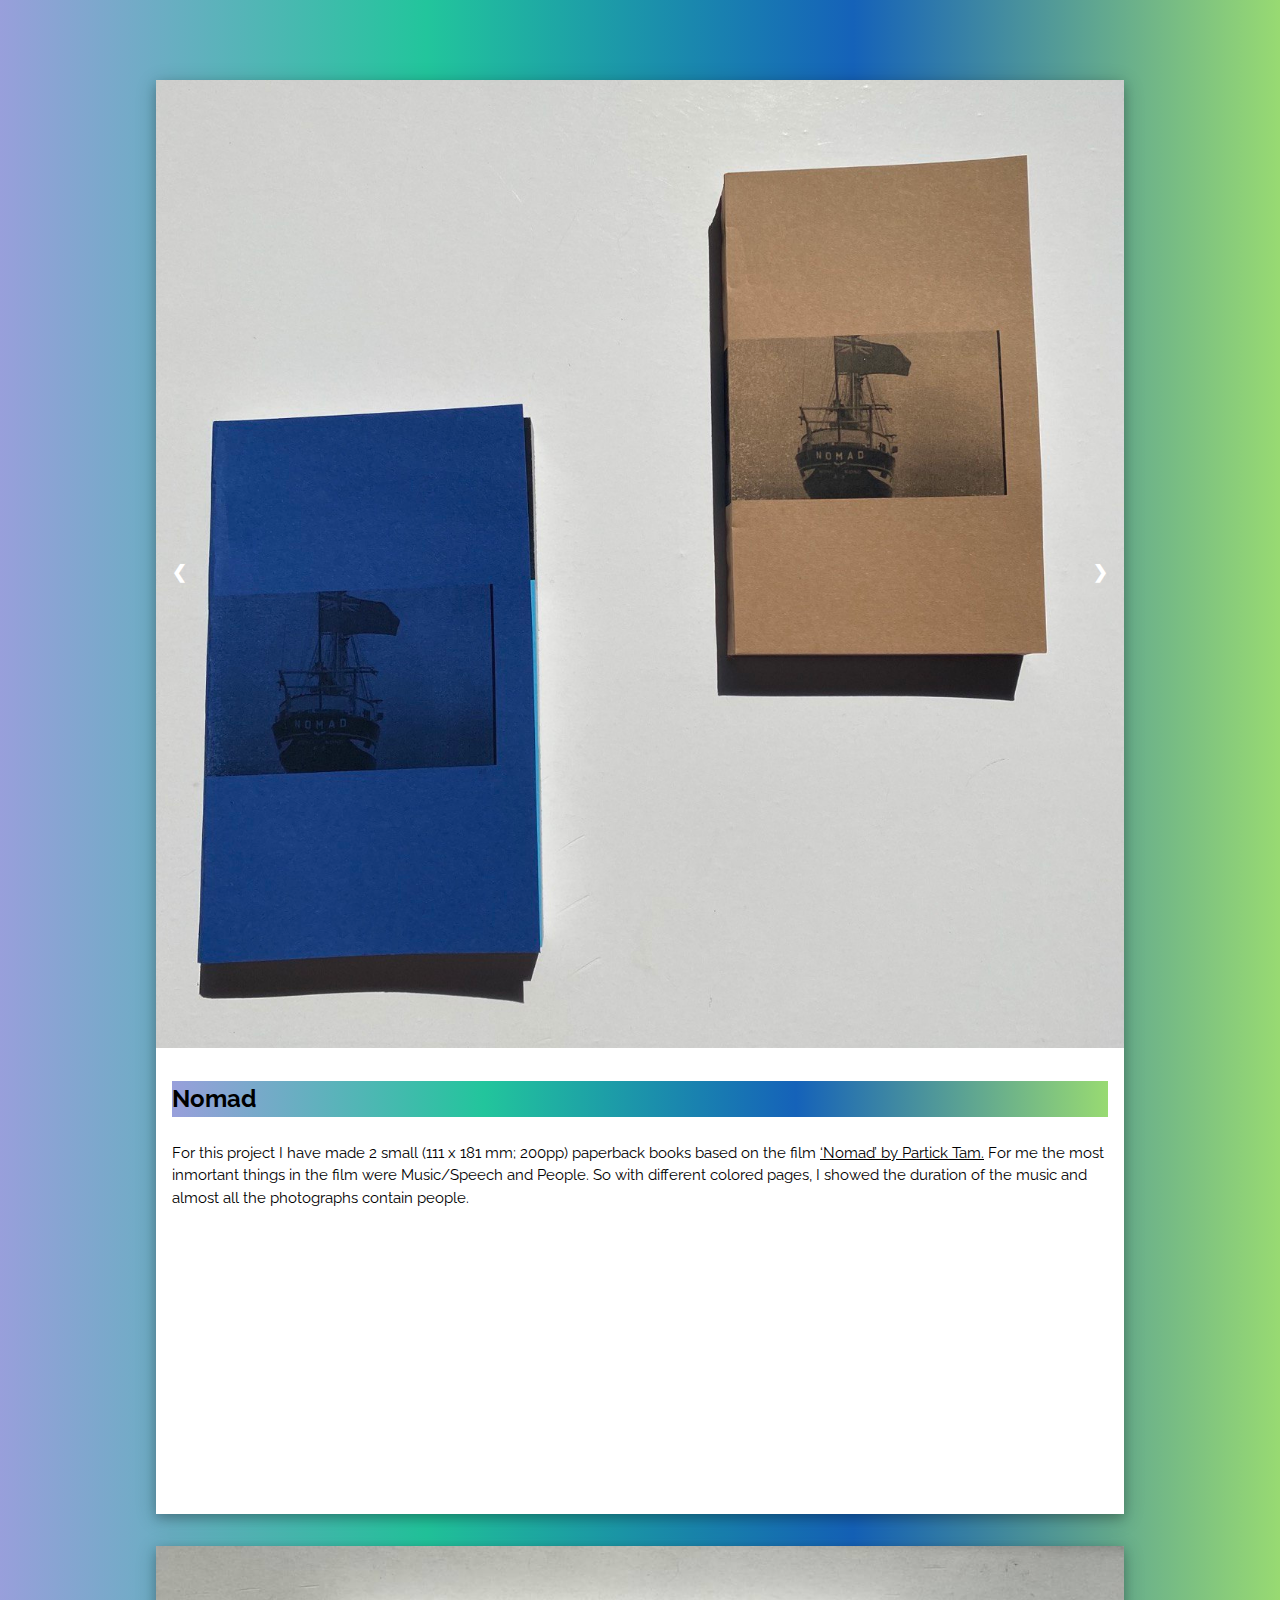
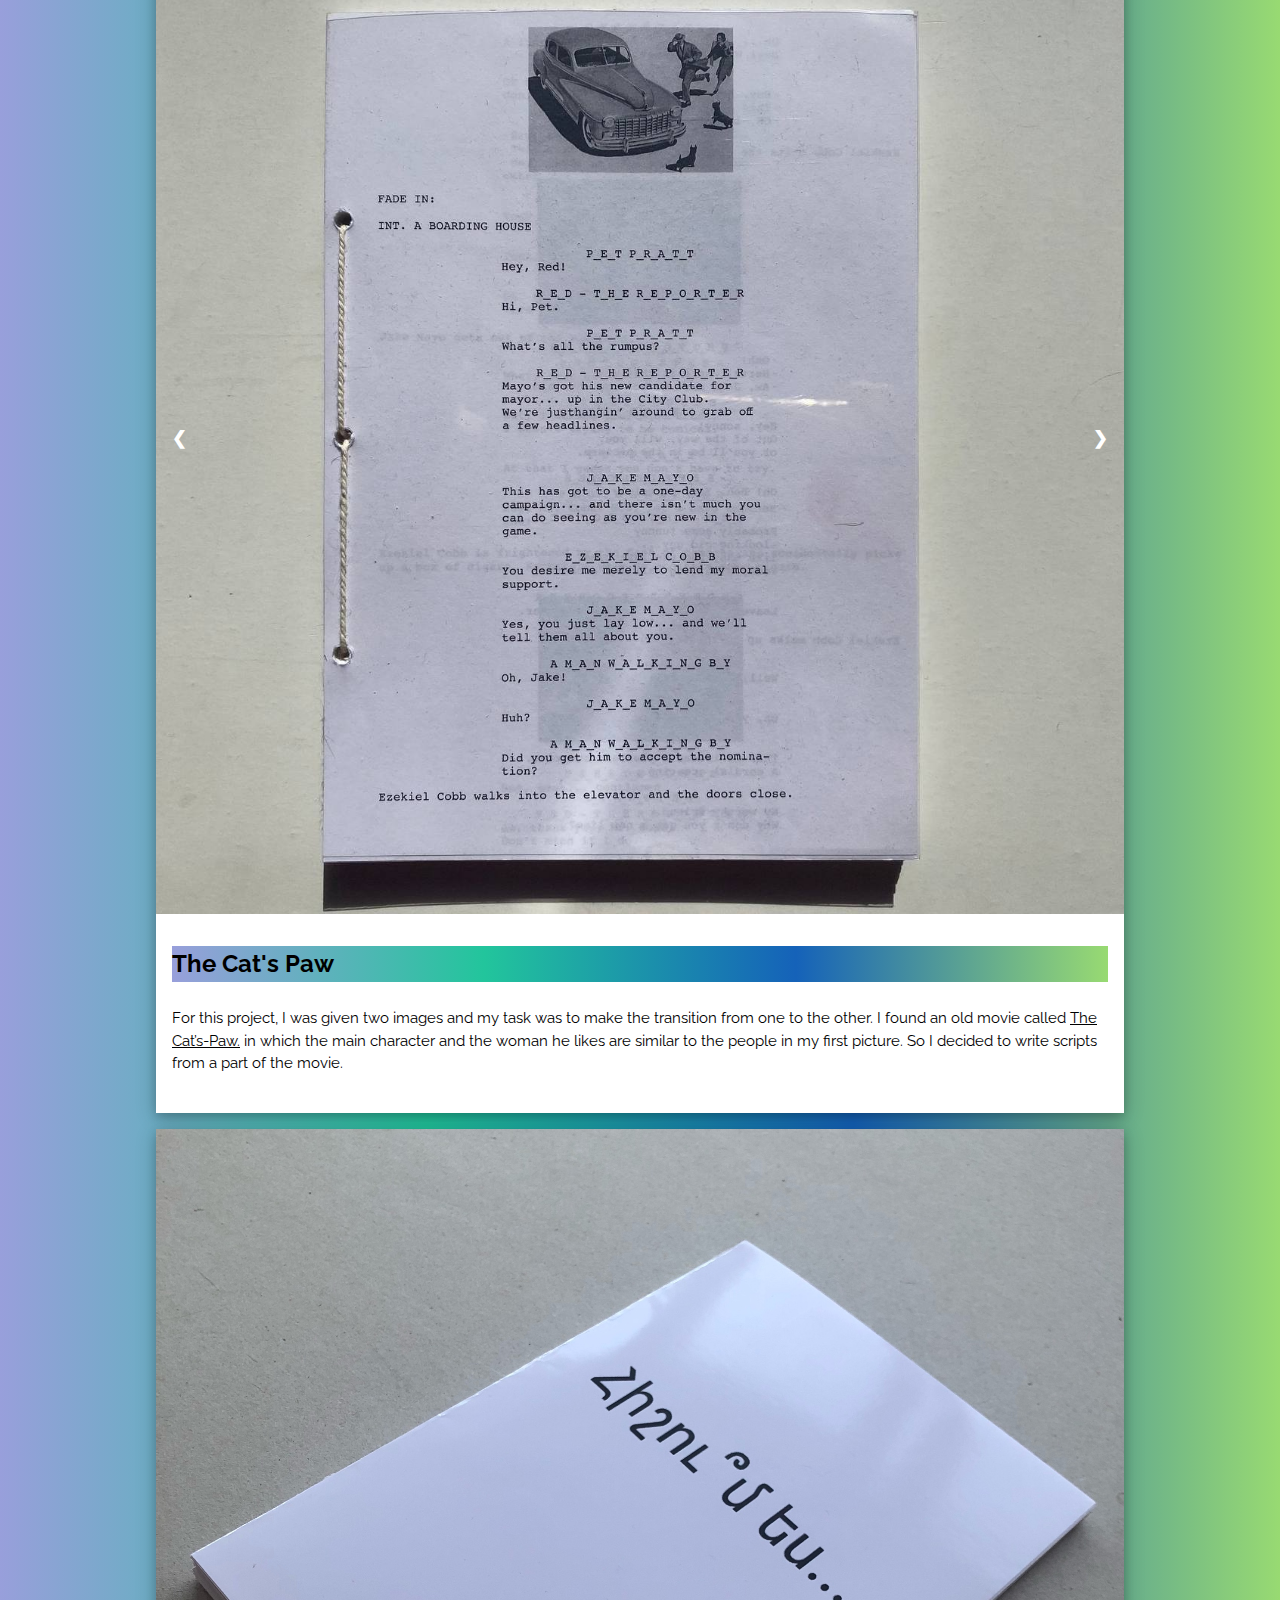
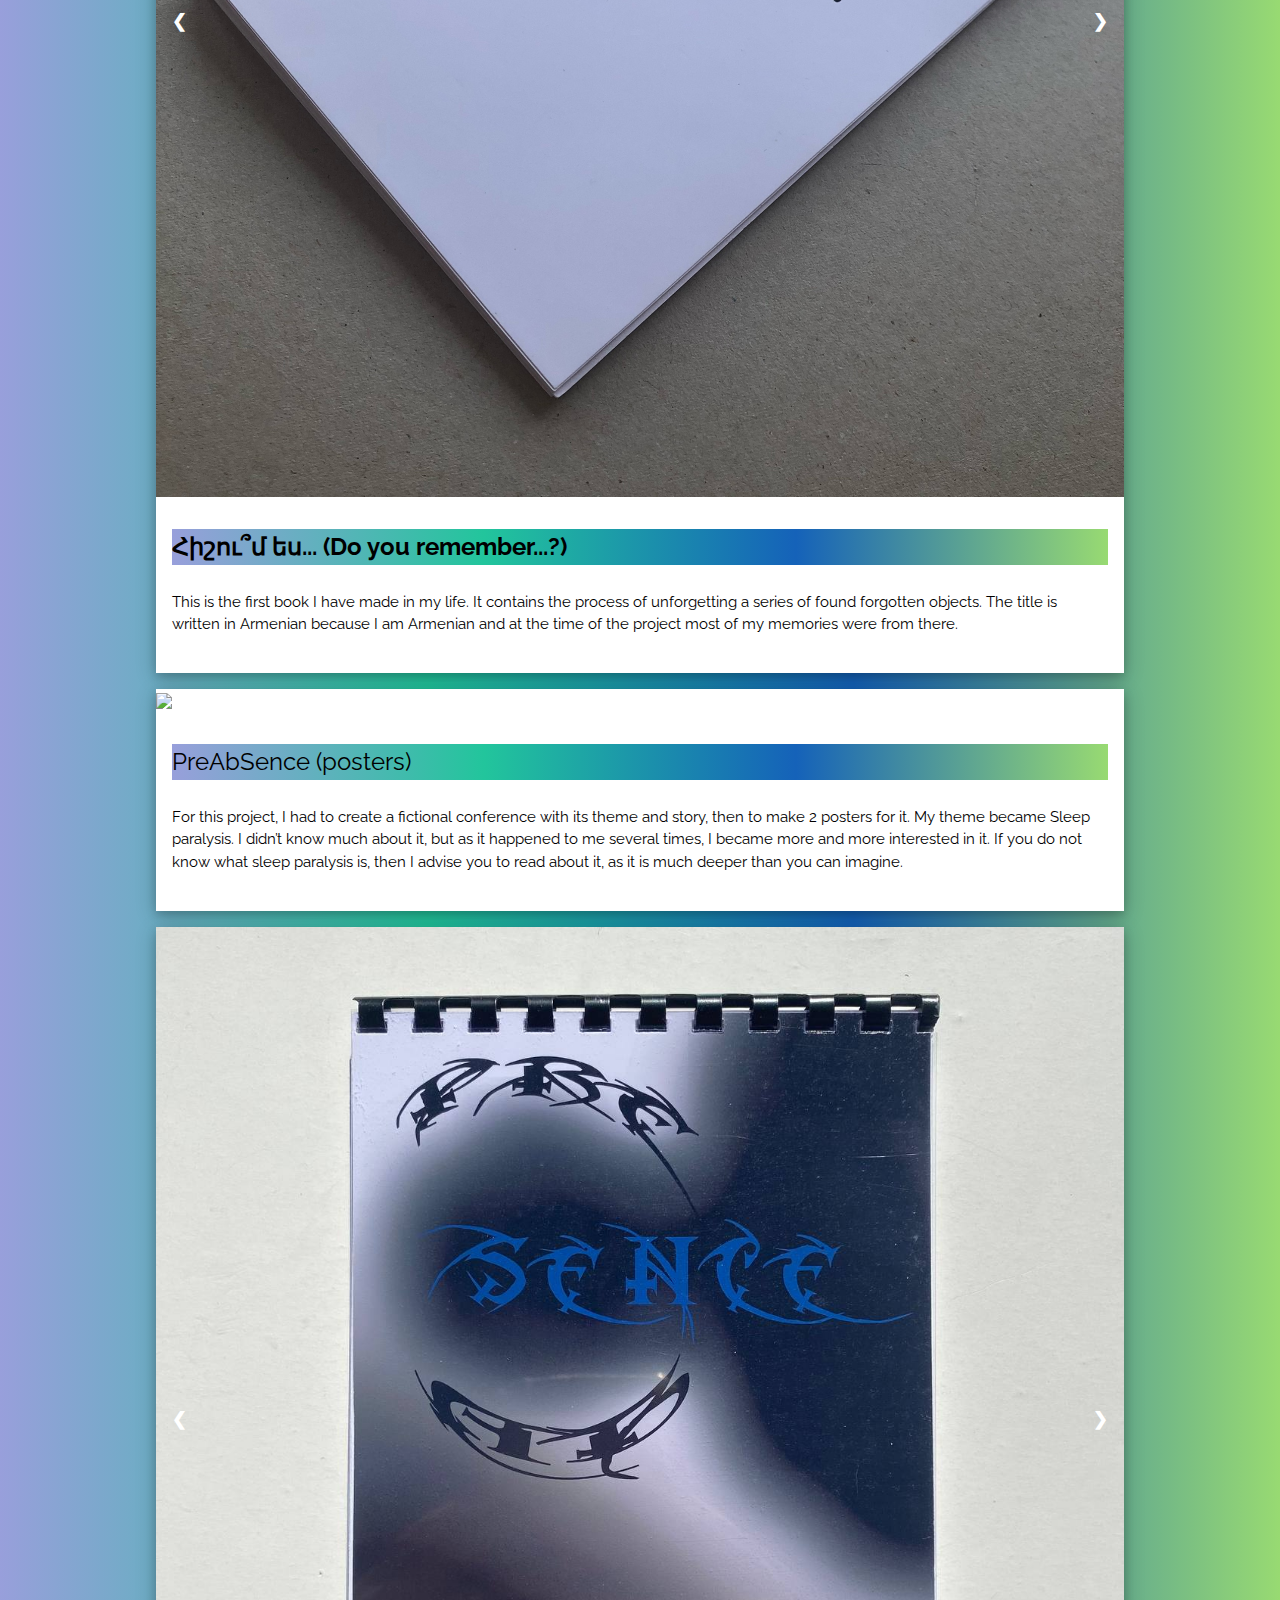
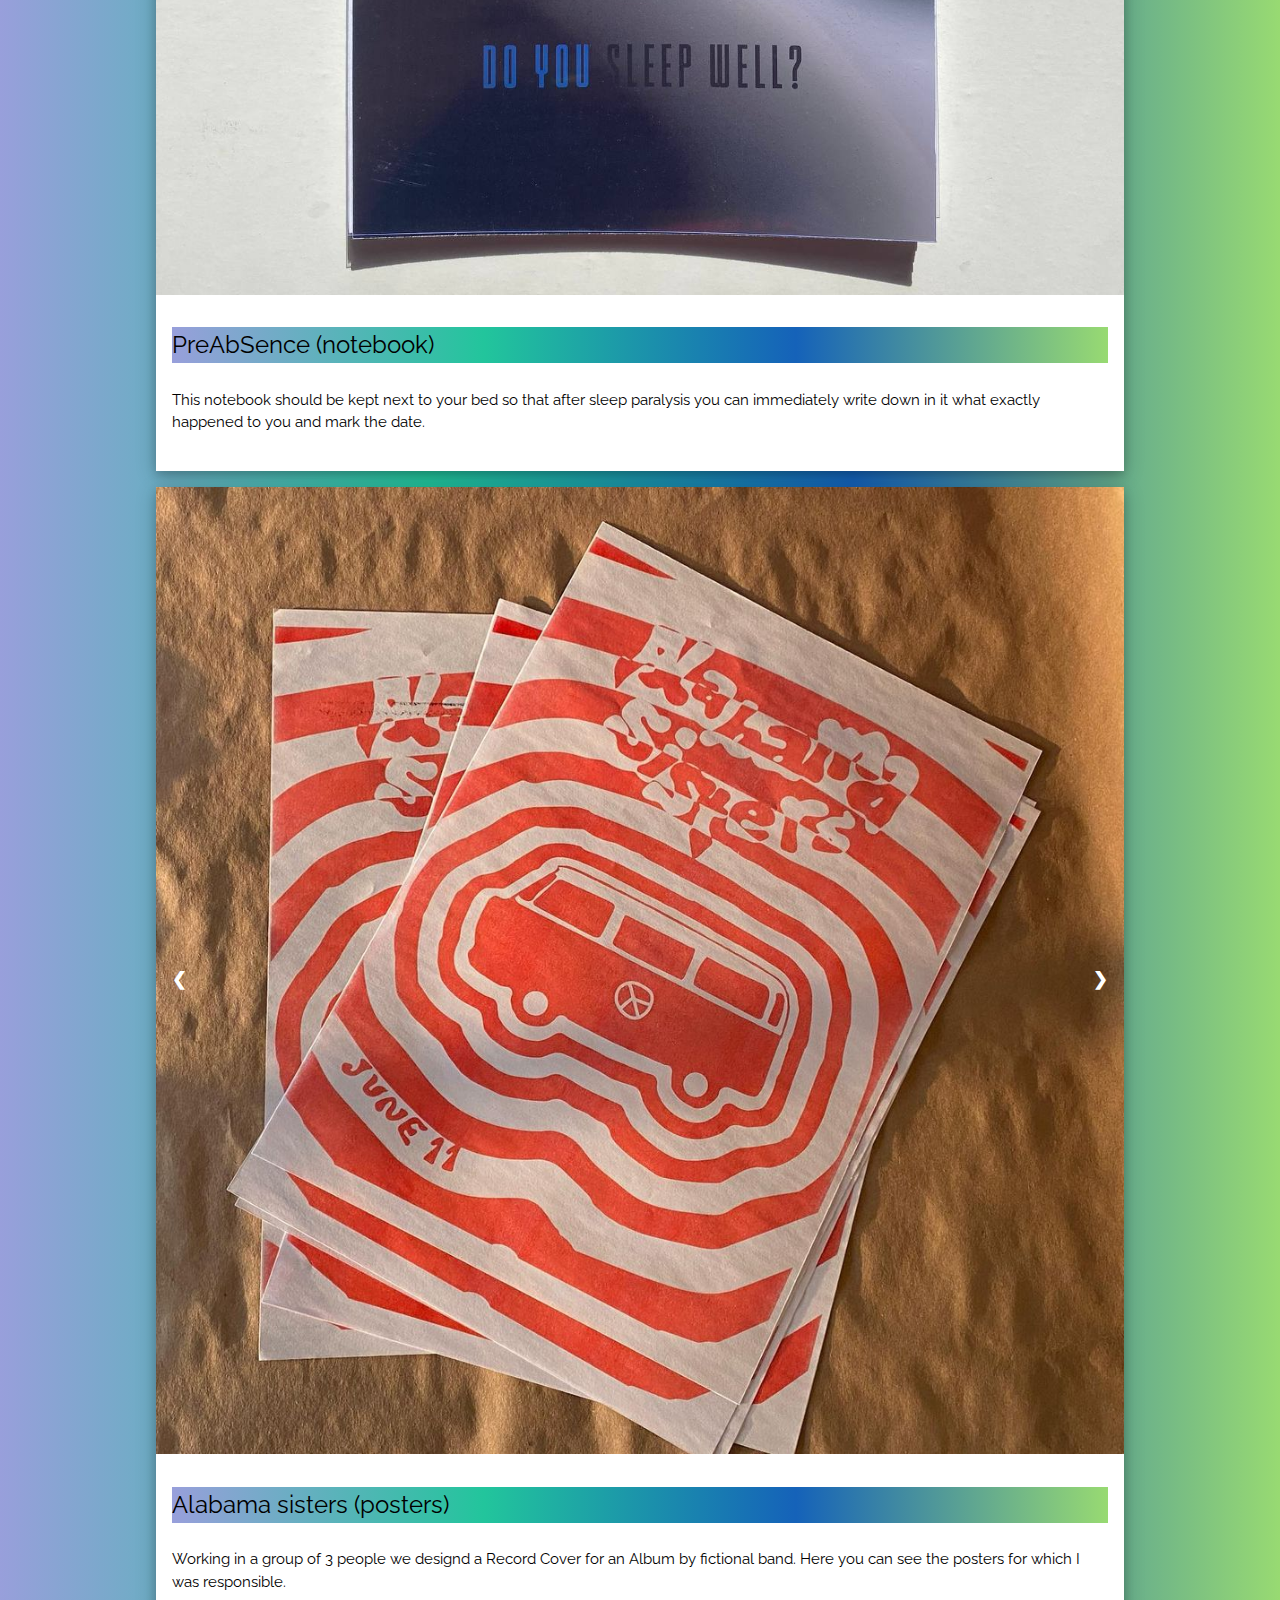
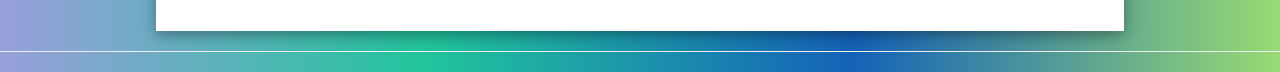
==== books.html @ 985542da "Update books.html" ====
<!DOCTYPE html>
<html lang="en">
<head>
    <meta charset="UTF-8">
    <meta http-equiv="X-UA-Compatible" content="IE=edge">
    <meta name="viewport" content="width=device-width, initial-scale=1.0">
    <link rel="stylesheet" href="https://www.w3schools.com/w3css/4/w3.css">
<link rel="stylesheet" href="https://fonts.googleapis.com/css?family=Raleway">
    <title>Printed</title>
    <link rel="shortcut icon" href="assets/IMG_3170 2.jpg" type="image/x-icon">

    <script src="https://kit.fontawesome.com/b629bf5bf8.js" crossorigin="anonymous"></script>
</head>
<nav>
  
   
  
</nav>
<style>
    body,h1,h2,h3,h4,h5 {font-family: "Raleway", sans-serif;  background-image: linear-gradient(to right, #989fdb, #22c59c,#1562b9,  #98da72);}
    @media only screen and (max-width: 700px) {
      
        

    }
.mySlides1, .mySlides2, .mySlides3, .mySlides4, .mySlides5, .mySlides6 {display: none}
img {vertical-align: middle;}

/* Slideshow container */
.slideshow-container {
  width: 100%;
  position: relative;
  margin: auto;
}

/* Next & previous buttons */
.prev, .next {
  cursor: pointer;
  position: absolute;
  top: 50%;
  width: auto;
  padding: 16px;
  margin-top: -22px;
  color: white;
  font-weight: bold;
  font-size: 18px;
  transition: 0.6s ease;
  border-radius: 0 3px 3px 0;
  user-select: none;
}

/* Position the "next button" to the right */
.next {
  right: 0;
  border-radius: 3px 0 0 3px;
}

/* On hover, add a grey background color */
.prev:hover, .next:hover {
  background-color: #f1f1f1;
  color: black;
}
</style>
  
<body>
    <body class="w3-light-grey justify-content-center">
        <a href="index.html"> <i class="fa-solid fa-house" style="position:fixed;
            top: 20px;
            left: 10px;
            
              padding: 10px;
            color: rgb(255, 255, 255);"></i></a> 
            
          
            
           
            
            
    
    <!-- w3-content defines a container for fixed size centered content, 
    and is wrapped around the whole page content, except for the footer in this example -->
    <div class="w3-content" style="max-width:1000px;  " >
    
    <!-- Header -->
    <header class="w3-container w3-center w3-padding-32"> 
  
     
    </header>
    
    <!-- Grid -->
    <div class="w3-row">
    
    <!-- Blog entries -->
    <div class="w3-col">
      <!-- Blog entry -->
      <div class="w3-card-4 w3-margin w3-white">
        <div class="slideshow-container">
          <div class="mySlides1">
            <img src="assets/photo5229102303716425135.jpg" style="width:100%">
          </div>
        
          <div class="mySlides1">
            <img src="assets/photo1650284532.jpeg" style="width:100%">
          </div>
        
          <div class="mySlides1">
            <img src="assets/photo1650284533.jpeg" style="width:100%">
          </div>
          <div class="mySlides1">
            <img src="assets/photo1650284534.jpeg" style="width:100%">
          </div>
          <div class="mySlides1">
            <img src="assets/photo1650284535.jpeg" style="width:100%">
          </div>
          <div class="mySlides1">
            <img src="assets/photo1650284536.jpeg" style="width:100%">
          </div>
        
          <a class="prev" onclick="plusSlides(-1, 0)">&#10094;</a>
          <a class="next" onclick="plusSlides(1, 0)">&#10095;</a>
        </div>
        
        
        <br>
        <div class="w3-container">
          <h3><b>Nomad</b></h3>
        
        </div>
    
        <div class="w3-container">
            <p>For this project I have made 2 small (111 x 181 mm; 200pp) paperback books based on the film  <a href="https://archive.org/details/lie-huo-qing-chun-1982">‘Nomad’ by Partick Tam.</a> For me the most inmortant things in the film were Music/Speech and People. So with different colored pages, I showed the duration of the music and almost all the photographs contain people.</p>
         
            <iframe width="470" height="260" controls="controls" src="https://www.youtube.com/embed/vDliwBGQoyI?controls=1" title="YouTube video player" frameborder="0" allow="accelerometer; autoplay; clipboard-write; encrypted-media; gyroscope; picture-in-picture" allowfullscreen></iframe> <br> <br>
    
         
            </div>
           
          </div>
        </div>
      </div>
  
    
      <!-- Blog entry -->
      <div class="w3-card-4 w3-margin w3-white">
        <div class="slideshow-container">
            
     
            <div class="mySlides2">
              <img src="assets/photo1650284538.jpeg" style="width:100%">
            </div>
          
            <div class="mySlides2">
              <img src="assets/photo1650284539.jpeg" style="width:100%">
            </div>
          
            <div class="mySlides2">
              <img src="assets/photo1650284540.jpeg" style="width:100%">
            </div>
            <div class="mySlides2">
              <img src="assets/photo1650284541.jpeg" style="width:100%">
            </div>
            <div class="mySlides2">
              <img src="assets/photo1650284542.jpeg" style="width:100%">
            </div>
            <div class="mySlides2">
              <img src="assets/photo1650284543.jpeg" style="width:100%">
            </div>
            <div class="mySlides2">
              <img src="assets/photo1650284544.jpeg" style="width:100%">
            </div>
            <div class="mySlides2">
              <img src="assets/photo1650284545.jpeg" style="width:100%">
            </div>
            <div class="mySlides2">
              <img src="assets/photo1650284546.jpeg" style="width:100%">
            </div>
          
          
            <a class="prev" onclick="plusSlides(-1, 1)">&#10094;</a>
            <a class="next" onclick="plusSlides(1, 1)">&#10095;</a>
          </div>
        
        <div class="w3-container"> <br>
          <h3><b>The Cat's Paw</b></h3>
          <!-- <h5>Title description, <span class="w3-opacity">April 2, 2014</span></h5> -->
        </div>
    
        <div class="w3-container">
            <p>For this project, I was given two images and my task was to make the transition from one to the other. I
                found an old movie called <a href="https://www.youtube.com/watch?v=2yjqLAzYlCc">The Cat’s-Paw.</a> in which the main character and the woman he likes are similar
                to the people in my first picture. So I decided to write scripts from a part of the movie.</p> <br>
          <div class="w3-row">
           
            
          </div>
        </div>
      </div>
  
           <!-- Blog entry -->
     <div class="w3-card-4 w3-margin w3-white">
      <div class="slideshow-container">
            
     
        <div class="mySlides3">
          <img src="assets/image-18-06-20-06-41.jpeg" style="width:100%">
        </div>
      
        <div class="mySlides3">
          <img src="assets/photo1650284547.jpeg" style="width:100%">
        </div>
      
        <div class="mySlides3">
          <img src="assets/photo1650284548.jpeg" style="width:100%">
        </div>
        <div class="mySlides3">
          <img src="assets/photo1650284549.jpeg" style="width:100%">
        </div>
        <div class="mySlides3">
          <img src="assets/photo1650284550.jpeg" style="width:100%">
        </div>
        <div class="mySlides3">
          <img src="assets/photo1650284551.jpeg" style="width:100%">
        </div>
        <div class="mySlides3">
          <img src="assets/photo1650284552.jpeg" style="width:100%">
        </div>
        <div class="mySlides3">
          <img src="assets/photo1650284553.jpeg" style="width:100%">
        </div>
        <div class="mySlides3">
          <img src="assets/photo1650284554.jpeg" style="width:100%">
        </div>
        <div class="mySlides3">
          <img src="assets/IMG_4142.JPG" style="width:100%">
        </div>
        <div class="mySlides3">
          <img src="assets/IMG_4143.JPG" style="width:100%">
        </div>
        <div class="mySlides3">
          <img src="assets/m2.jpg" style="width:100%">
        </div>
      
      
        <a class="prev" onclick="plusSlides(-1, 2)">&#10094;</a>
        <a class="next" onclick="plusSlides(1, 2)">&#10095;</a>
      </div>
      
          <div class="w3-container"><br>
            <h3><b>Հիշու՞մ ես... (Do you remember...?)</b></h3>
            <!-- <h5>Title description, <span class="w3-opacity">April 2, 2014</span></h5> -->
          </div>
      
          <div class="w3-container">
            <p>This is the first book I have made in my life. It contains the process of unforgetting a series of found forgotten objects. The title is written in Armenian because I am Armenian and at the time of the project most of my memories were from there.</p>
            <div class="w3-row"> <br>
            
              
            </div>
          </div>
        </div>
    

        <!-- Blog entry -->
     <div class="w3-card-4 w3-margin w3-white">
      <div class="slideshow-container">
            
     
        <div class="mySlides4">
          <img src="assets/5381847.png" style="width:100%">
        </div>
      
        <div class="mySlides4">
          <img src="assets/con poster draft5.jpg" style="width:100%">
        </div>
      
        <div class="mySlides4">
          <img src="assets/timetable poster.jpg" style="width:100%">
        </div>
        
        <a class="prev" onclick="plusSlides(-1, 3)">&#10094;</a>
        <a class="next" onclick="plusSlides(1, 3)">&#10095;</a>
      </div>
      
          <div class="w3-container"> <br>
            <h3>PreAbSence (posters)</h3>
            <!-- <h5>Title description, <span class="w3-opacity">April 2, 2014</span></h5> -->
          </div>
      
          <div class="w3-container">
            <p>For this project, I had to create a fictional conference with its theme and story, then to make 2 posters for it. My theme became Sleep paralysis. I didn’t
              know much about it, but as it happened to me several times, I became more and more interested in it. If
              you do not know what sleep paralysis is, then I advise you to read about it, as it is much deeper than you
              can imagine.</p> <br>
            <div class="w3-row">
           
            </div>
          </div>
        </div>
  
        <!-- Blog entry -->
     <div class="w3-card-4 w3-margin w3-white">
      <div class="slideshow-container">
            
     
        <div class="mySlides5">
          <img src="assets/photo1650284556.jpeg" style="width:100%">
        </div>
      
        <div class="mySlides5">
          <img src="assets/photo1650284557.jpeg" style="width:100%">
        </div>
      
        <div class="mySlides5">
          <img src="assets/photo1650284558.jpeg" style="width:100%">
        </div>
        <div class="mySlides5">
          <img src="assets/photo1650284559.jpeg" style="width:100%">
        </div>
        <div class="mySlides5">
          <img src="assets/photo1650284560.jpeg" style="width:100%">
        </div>
        <div class="mySlides5">
          <img src="assets/photo1650284561.jpeg" style="width:100%">
        </div>
        <div class="mySlides5">
          <img src="assets/photo1650284562.jpeg" style="width:100%">
        </div>
        <div class="mySlides5">
          <img src="assets/photo1650284563.jpeg" style="width:100%">
        </div>
        <div class="mySlides5">
          <img src="assets/photo1650284564.jpeg" style="width:100%">
        </div>
        <div class="mySlides5">
          <img src="assets/photo1650284565.jpeg" style="width:100%">
        </div>
        <div class="mySlides5">
          <img src="assets/photo1650284566.jpeg" style="width:100%">
        </div>
        
        <a class="prev" onclick="plusSlides(-1, 4)">&#10094;</a>
        <a class="next" onclick="plusSlides(1, 4)">&#10095;</a>
      </div>
      
          <div class="w3-container"> <br>
            <h3>PreAbSence (notebook)</h3>
            <!-- <h5>Title description, <span class="w3-opacity">April 2, 2014</span></h5> -->
          </div>
      
          <div class="w3-container">
            <p>This notebook should be kept next to your bed so that after sleep paralysis you can immediately write down in it what exactly happened to you and mark the date.</p>
            <div class="w3-row"> <br>
          
              
            </div>
          </div>
        </div>
  
        <!-- Blog entry -->
     <div class="w3-card-4 w3-margin w3-white">
      <div class="slideshow-container">
            
     
        <div class="mySlides6">
          <img src="assets/131014081_414868856230642_6826312447320060912_n.jpg" style="width:100%">
        </div>
      
        <div class="mySlides6">
          <img src="assets/131389292_689173285324336_4499529656459989167_n.jpg" style="width:100%">
        </div>
      
        <div class="mySlides6">
          <img src="assets/131339612_449649136199624_1425047280967001179_n.jpg" style="width:100%">
        </div>
        
        
        <a class="prev" onclick="plusSlides(-1, 5)">&#10094;</a>
        <a class="next" onclick="plusSlides(1, 5)">&#10095;</a>
      </div>
      
          <div class="w3-container"> <br>
            <h3>Alabama sisters (posters)</h3>
            <!-- <h5>Title description, <span class="w3-opacity">April 2, 2014</span></h5> -->
          </div>
      
          <div class="w3-container">
            <p>Working in a group of 3 people we designd a Record Cover for an Album by fictional band. Here you can see the posters for which I was responsible.</p> <br>
            <div class="w3-row"> 
          
              
            </div>
          </div>
        </div>
    <!-- END BLOG ENTRIES -->
    </div>
    
    
    
    <!-- END GRID -->
    </div>
    <hr>


      <!-- END BLOG ENTRIES -->
    
    <!-- END w3-content -->
    </div>
  



        <!-- <div class="books">
            <h1>
                Books Are Not Boxes - Nomad
            </h1> -->
         
                  
                   
              
             
                <!-- <div class="header-cover"> 
                    <img src="assets/71779309_396488284592142_3888784314647638266_n.jpg" alt="cover">
                   
                </div> -->
          
   
           
               
                <!-- <img src="assets/photo5230951467525978638.jpg" width="450px" height="450px" alt="">  <br> -->
               
            
               
<!--          
        <video width="450px" height="580px" controls="controls" >
            <source src="assets/cat.mp4"type='video/mp4; codecs="avc1.42E01E, mp4a.40.2"'></video> <br> -->
       
<!--      
            <h1>Հիշու՞մ ես... <br>( Do you remember...?) </h1> 
            <div>
                <p style="float: left; margin: 10px 25px 25px 25px; "><img src="assets/image-18-06-20-06-41.jpeg" width="450px" height="450px" alt=""></p>
                <p>This is the first book I have made in my life. It contains the process of unforgetting a series of found forgotten objects. The title is written in Armenian because I am Armenian and at the time of the project most of my memories were from there.</p>
            </div>
            <div class="row">
                <div class="column"> <img src="assets/IMG_4143.JPG" width="450px" height="450px" alt=""><br>
                    </div>
                <div class="column"> <img src="assets/IMG_4142.JPG" width="450px" height="450px"alt=""><br>
                   
            </div> </div>
            <video width="450px" height="580px" controls="controls" >
                <source src="assets/do you.mp4"type='video/mp4; codecs="avc1.42E01E, mp4a.40.2"'></video> <br>
           
            
           
              </div>
              <h1>CONference - PreAbSence</h1>
    <div>
        <p style="float: left; margin: 10px 25px 25px 25px; "><img src="assets/5381847.png" width="450px" height="275px"  alt=""> <br></p>
        <p>For this project, I had to create a fictional conference with its theme and story, then to make 2 posters for it. My theme became Sleep paralysis. I didn’t
            know much about it, but as it happened to me several times, I became more and more interested in it. If
            you do not know what sleep paralysis is, then I advise you to read about it, as it is much deeper than you
            can imagine.</p>
    </div>
    

<h1>This is a RECORD COVER - Alabama sisters</h1>
<div>
    <p style="float: left; margin: 10px 25px 25px 25px; "><img src="assets/131014081_414868856230642_6826312447320060912_n.jpg" width="450px" height="450px"alt=""><br></p>
    <p>Working in a group of 3 people we designd a Record Cover for an Album by fictional band. But here you can see only the posters which I made.</p>
</div>
<div class="row">
    <div class="column"><img src="assets/131389292_689173285324336_4499529656459989167_n.jpg" width="450px" height="450px"alt=""> 
        </div>
    <div class="column"><img src="assets/131339612_449649136199624_1425047280967001179_n.jpg" width="450px" height="450px"alt=""> <br>
       
</div> </div> -->

       
    


</div>
    </div>
    <script>
     let slideIndex = [1,1,1,1,1,1];
let slideId = ["mySlides1", "mySlides2", "mySlides3", "mySlides4", "mySlides5", "mySlides6"]
showSlides(1, 0);
showSlides(1, 1);
showSlides(1, 2);
showSlides(1, 3);
showSlides(1, 4);
showSlides(1, 5);

function plusSlides(n, no) {
  showSlides(slideIndex[no] += n, no);
}

function showSlides(n, no) {
  let i;
  let x = document.getElementsByClassName(slideId[no]);
  if (n > x.length) {slideIndex[no] = 1}    
  if (n < 1) {slideIndex[no] = x.length}
  for (i = 0; i < x.length; i++) {
     x[i].style.display = "none";  
  }
  x[slideIndex[no]-1].style.display = "block";  
}
      </script>
      
      
</body>
</html>
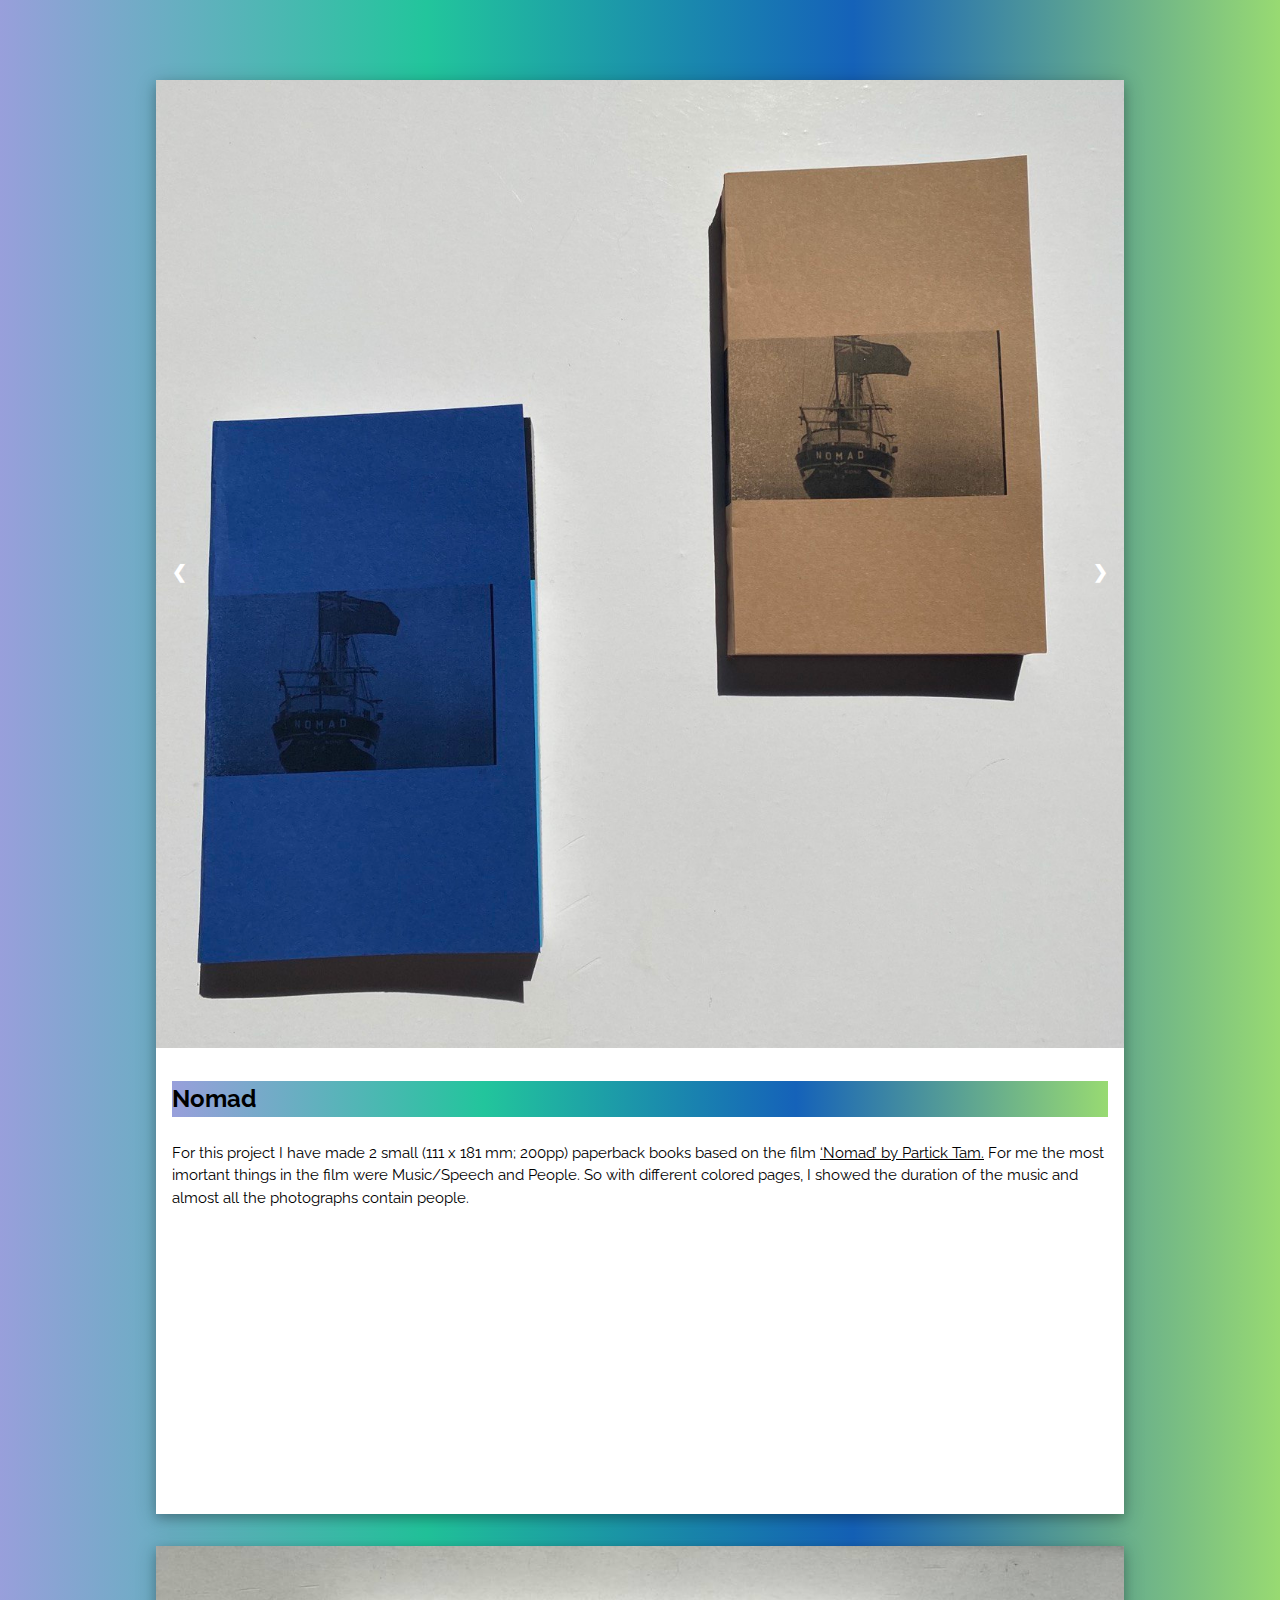
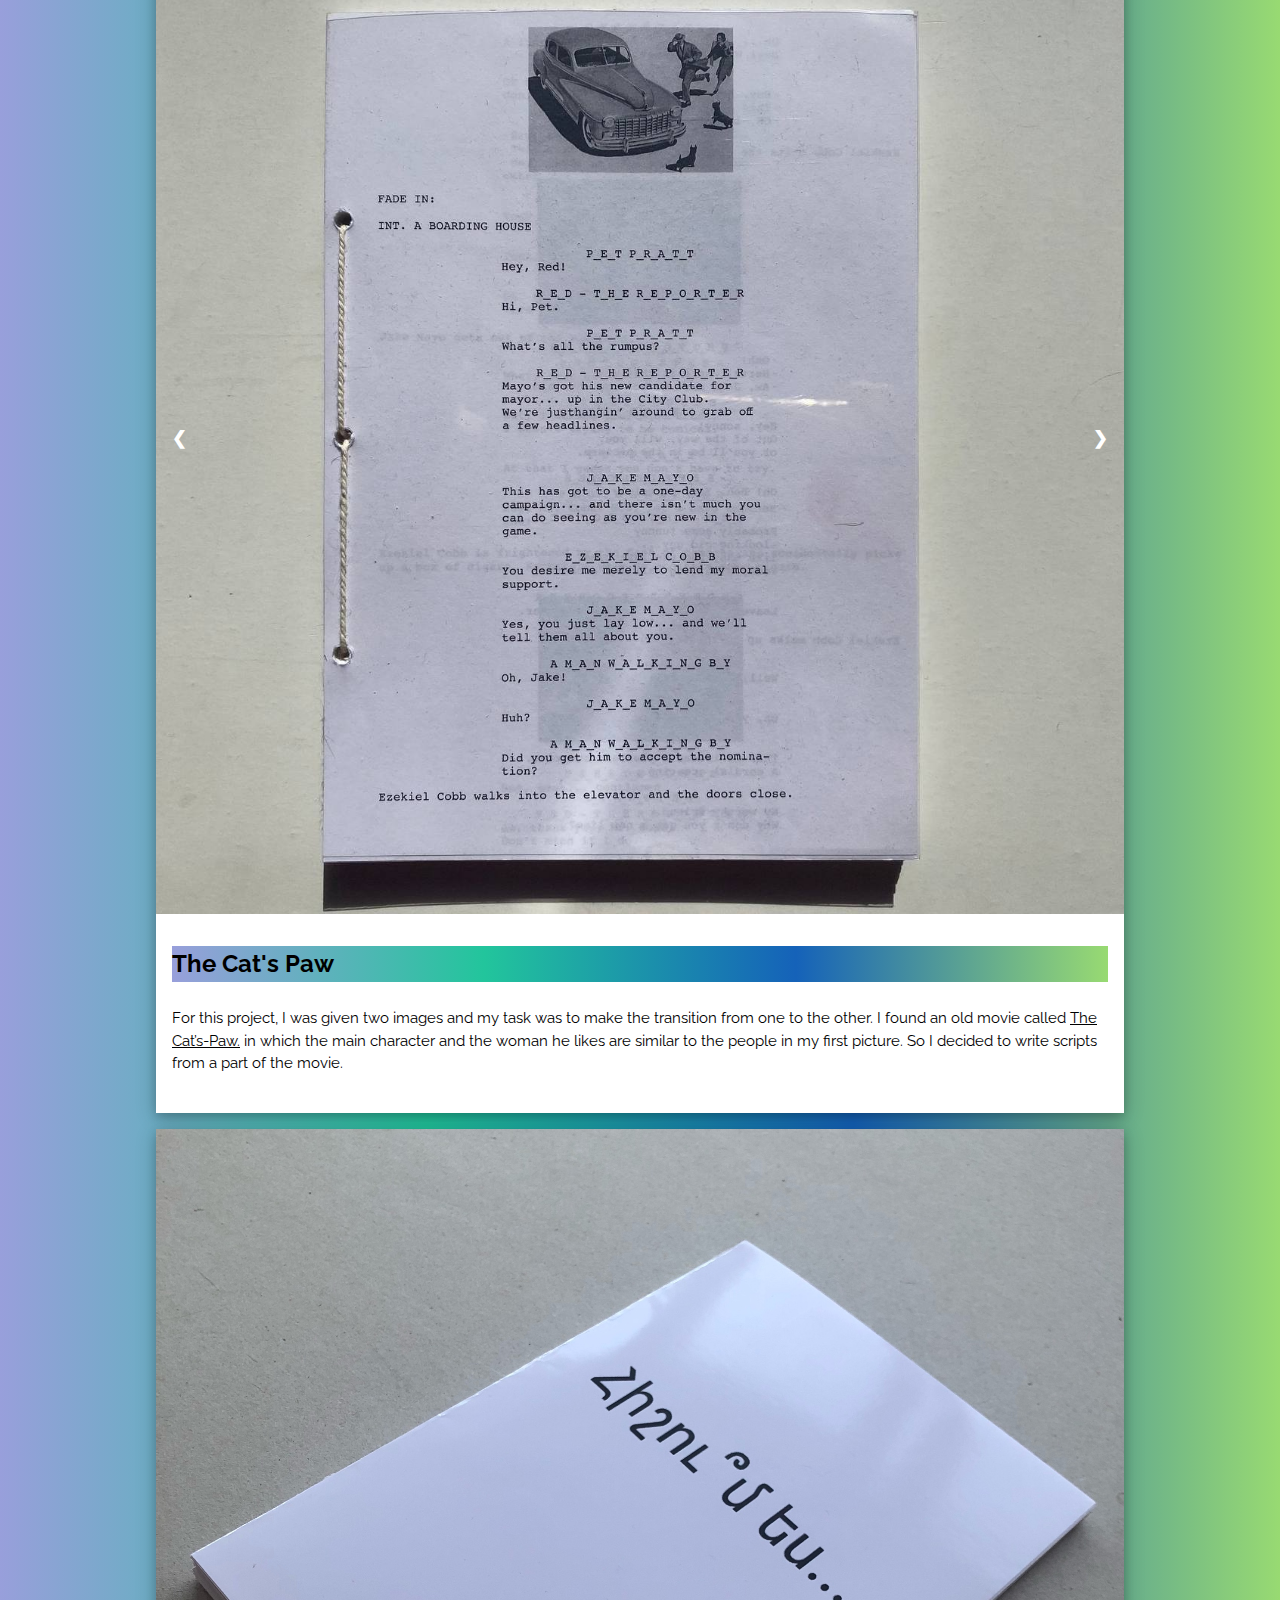
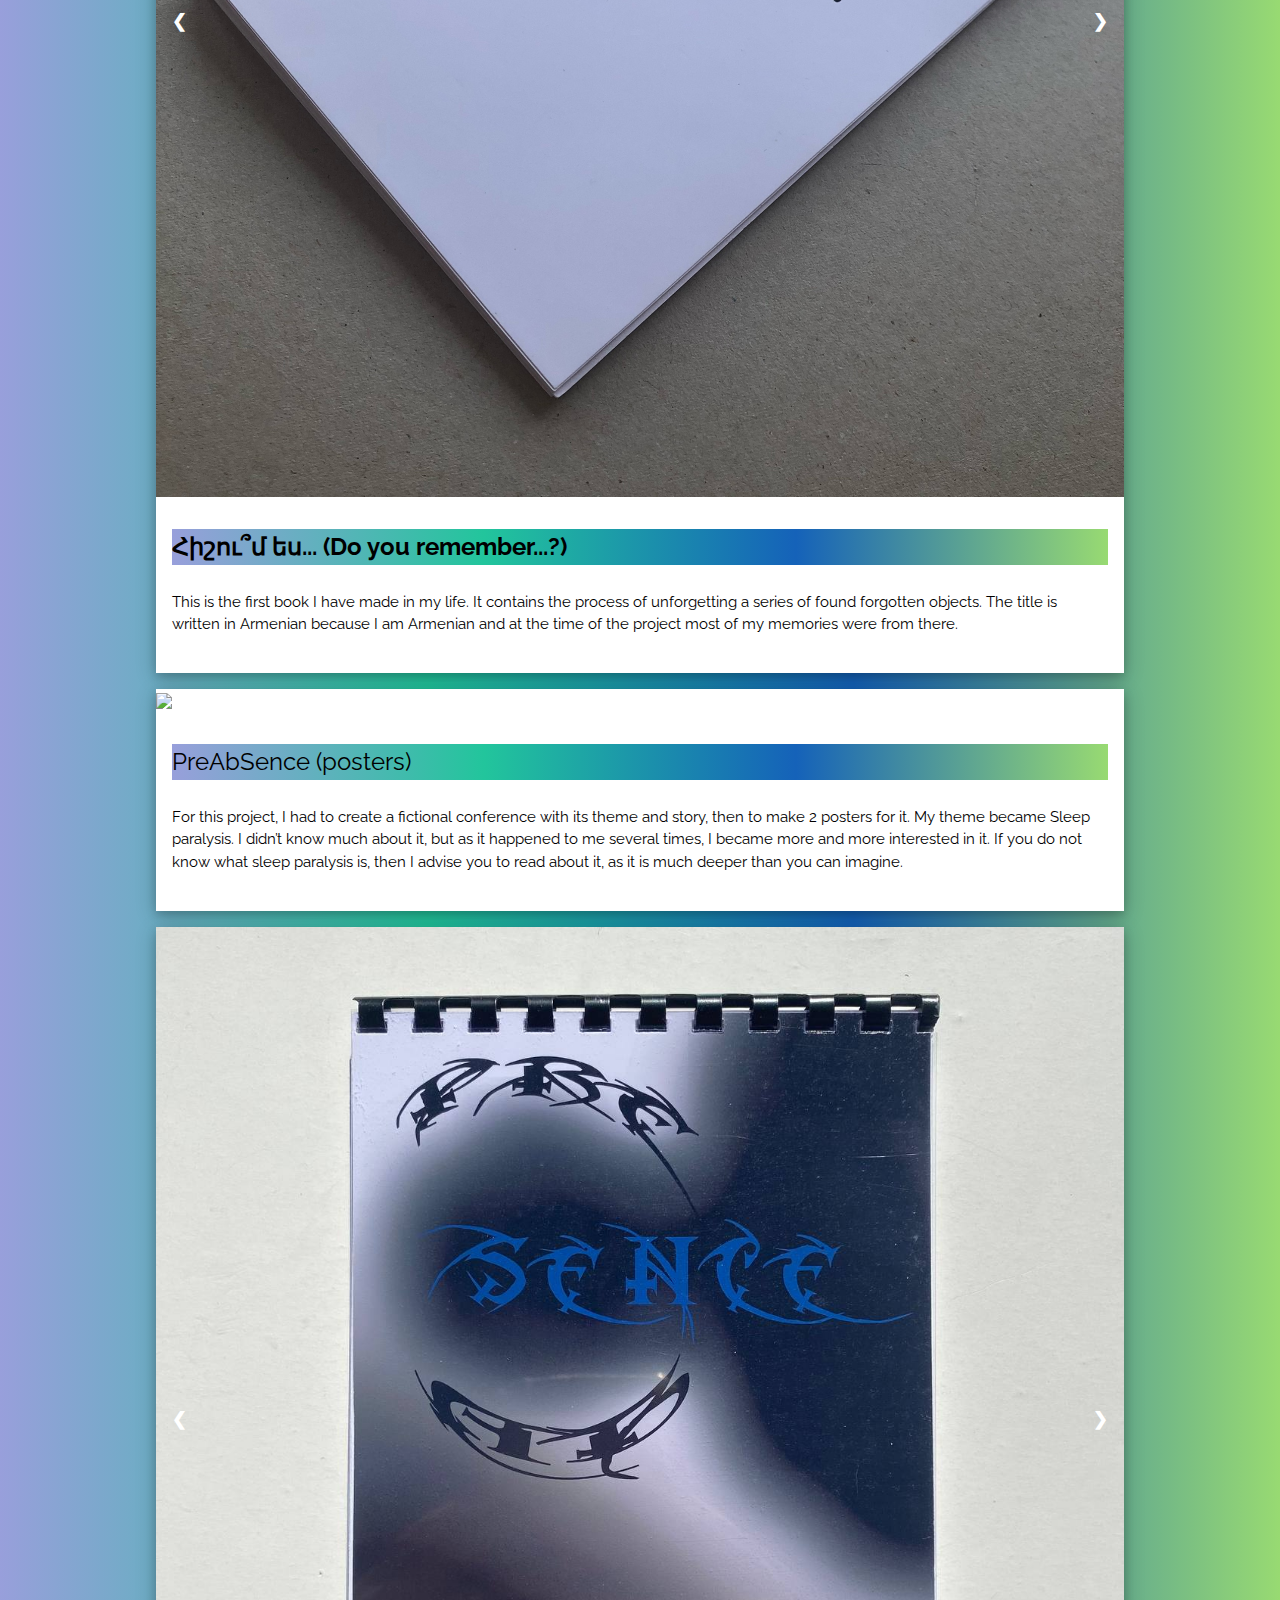
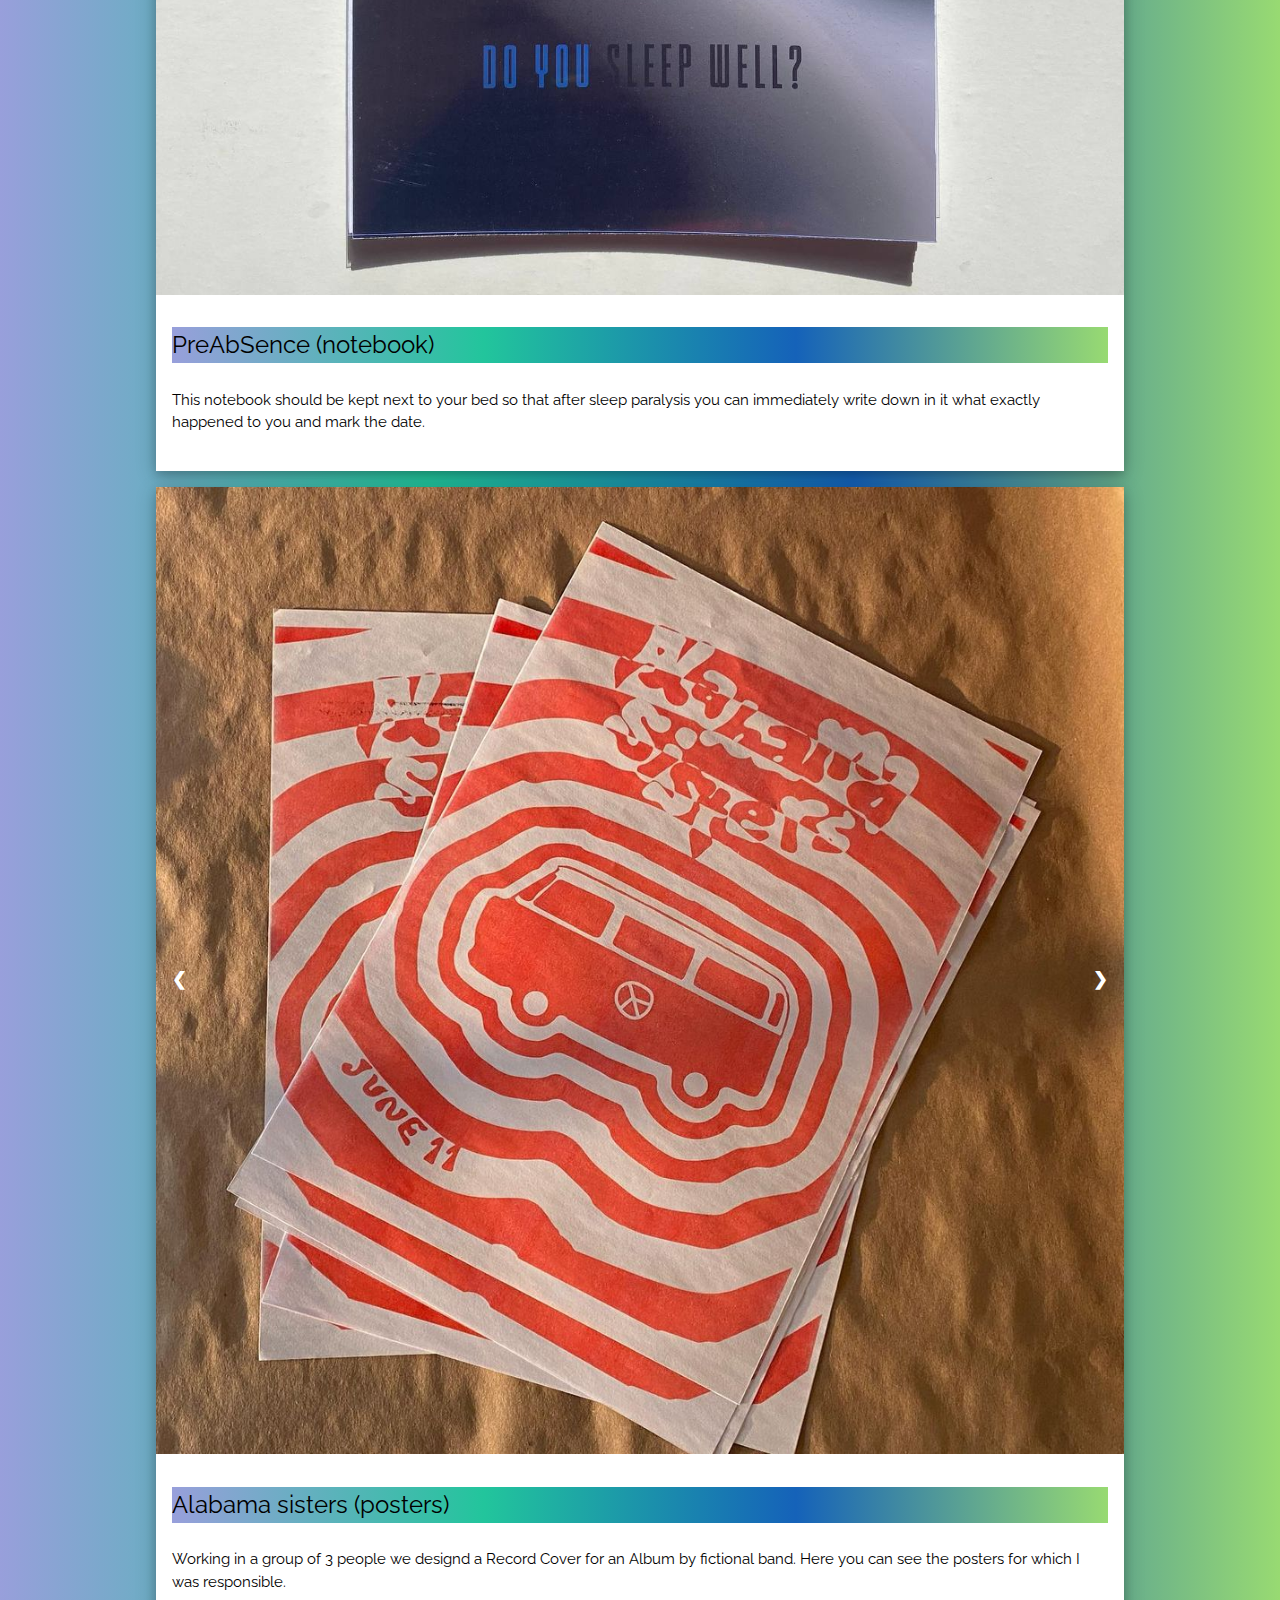
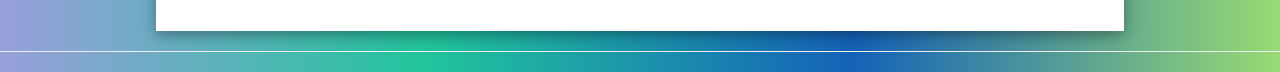
==== commit 6af808e3: "Update books.html" ====
--- a/books.html
+++ b/books.html
@@ -128,9 +128,9 @@
         </div>
     
         <div class="w3-container">
-            <p>For this project I have made 2 small (111 x 181 mm; 200pp) paperback books based on the film  <a href="https://archive.org/details/lie-huo-qing-chun-1982">‘Nomad’ by Partick Tam.</a> For me the most inmortant things in the film were Music/Speech and People. So with different colored pages, I showed the duration of the music and almost all the photographs contain people.</p>
+            <p>For this project I have made 2 small (111 x 181 mm; 200pp) paperback books based on the film  <a href="https://archive.org/details/lie-huo-qing-chun-1982">‘Nomad’ by Partick Tam.</a> For me the most imortant things in the film were Music/Speech and People. So with different colored pages, I showed the duration of the music and almost all the photographs contain people.</p>
          
-            <iframe width="470" height="260" controls="controls" src="https://www.youtube.com/embed/vDliwBGQoyI?controls=1" title="YouTube video player" frameborder="0" allow="accelerometer; autoplay; clipboard-write; encrypted-media; gyroscope; picture-in-picture" allowfullscreen></iframe> <br> <br>
+            <iframe width="320" height="260" controls="controls" src="https://www.youtube.com/embed/vDliwBGQoyI?controls=1" title="YouTube video player" frameborder="0" allow="accelerometer; autoplay; clipboard-write; encrypted-media; gyroscope; picture-in-picture" allowfullscreen></iframe> <br> <br>
     
          
             </div>
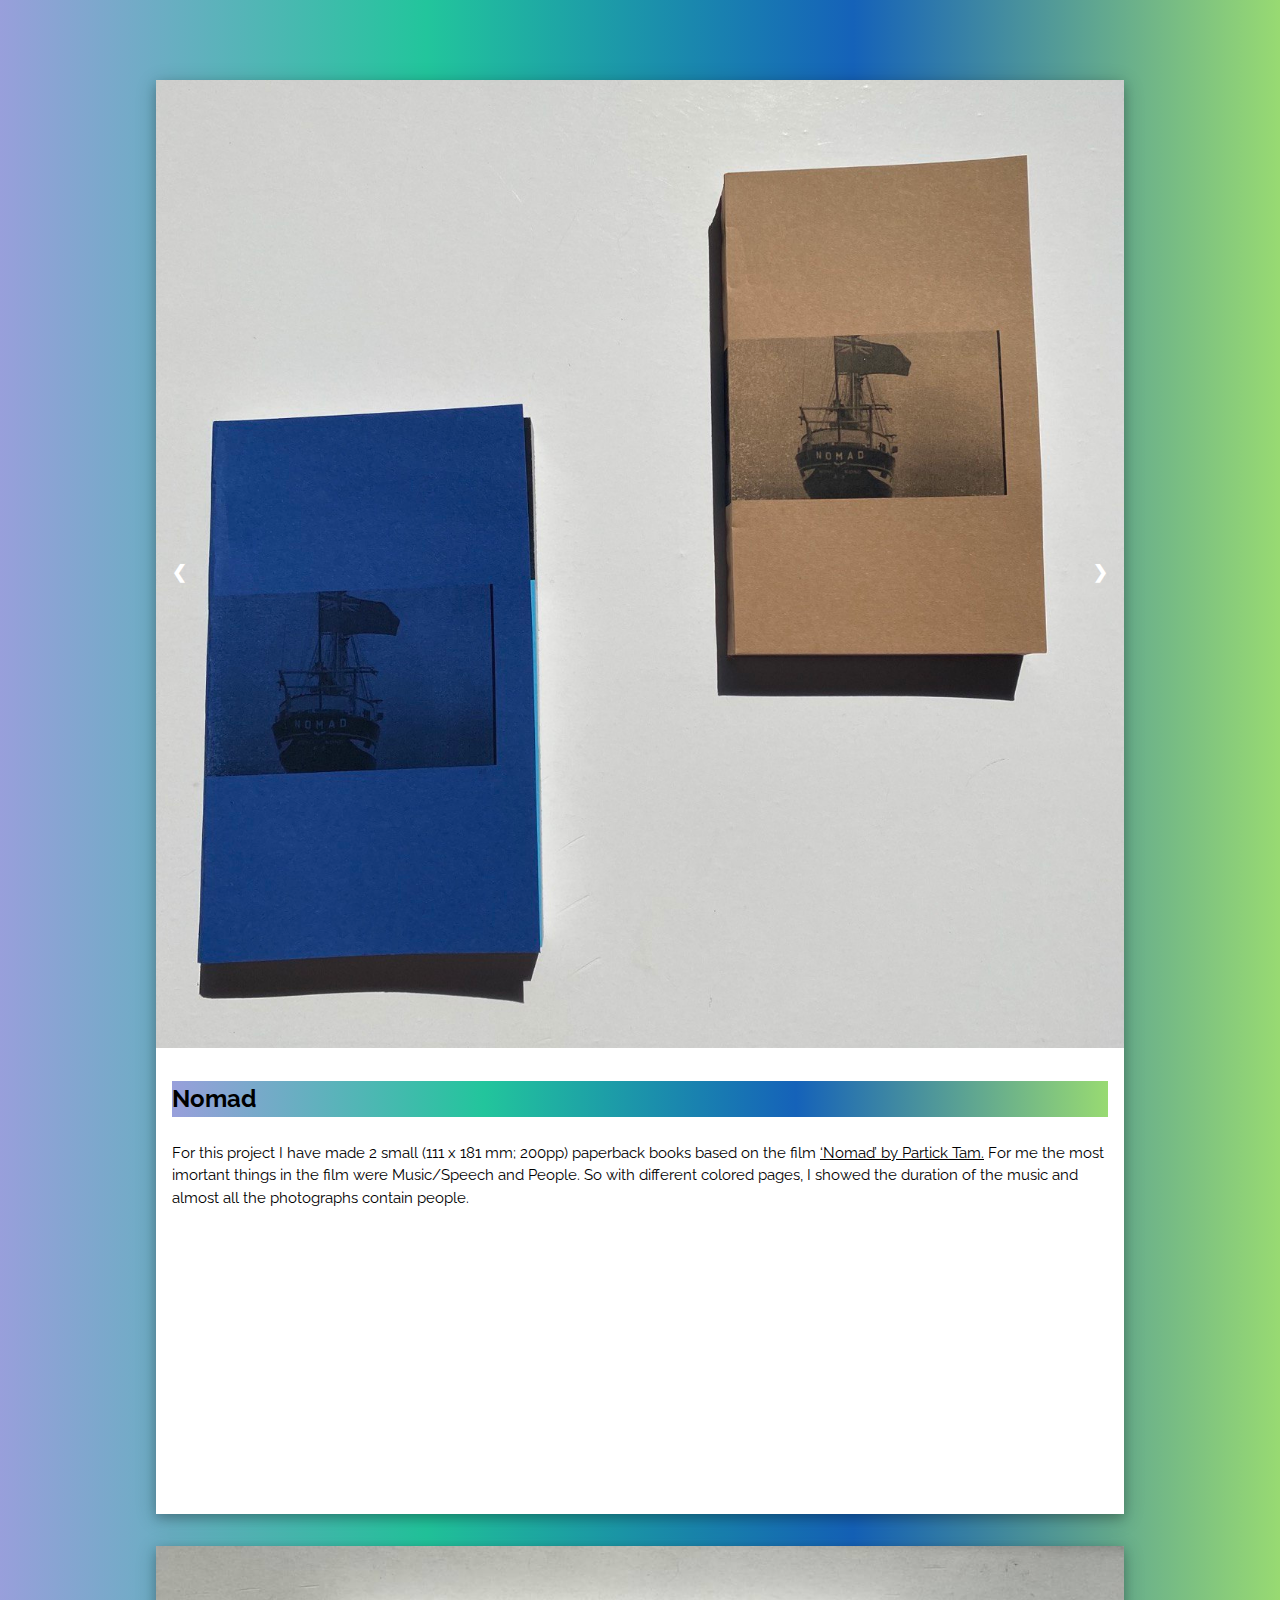
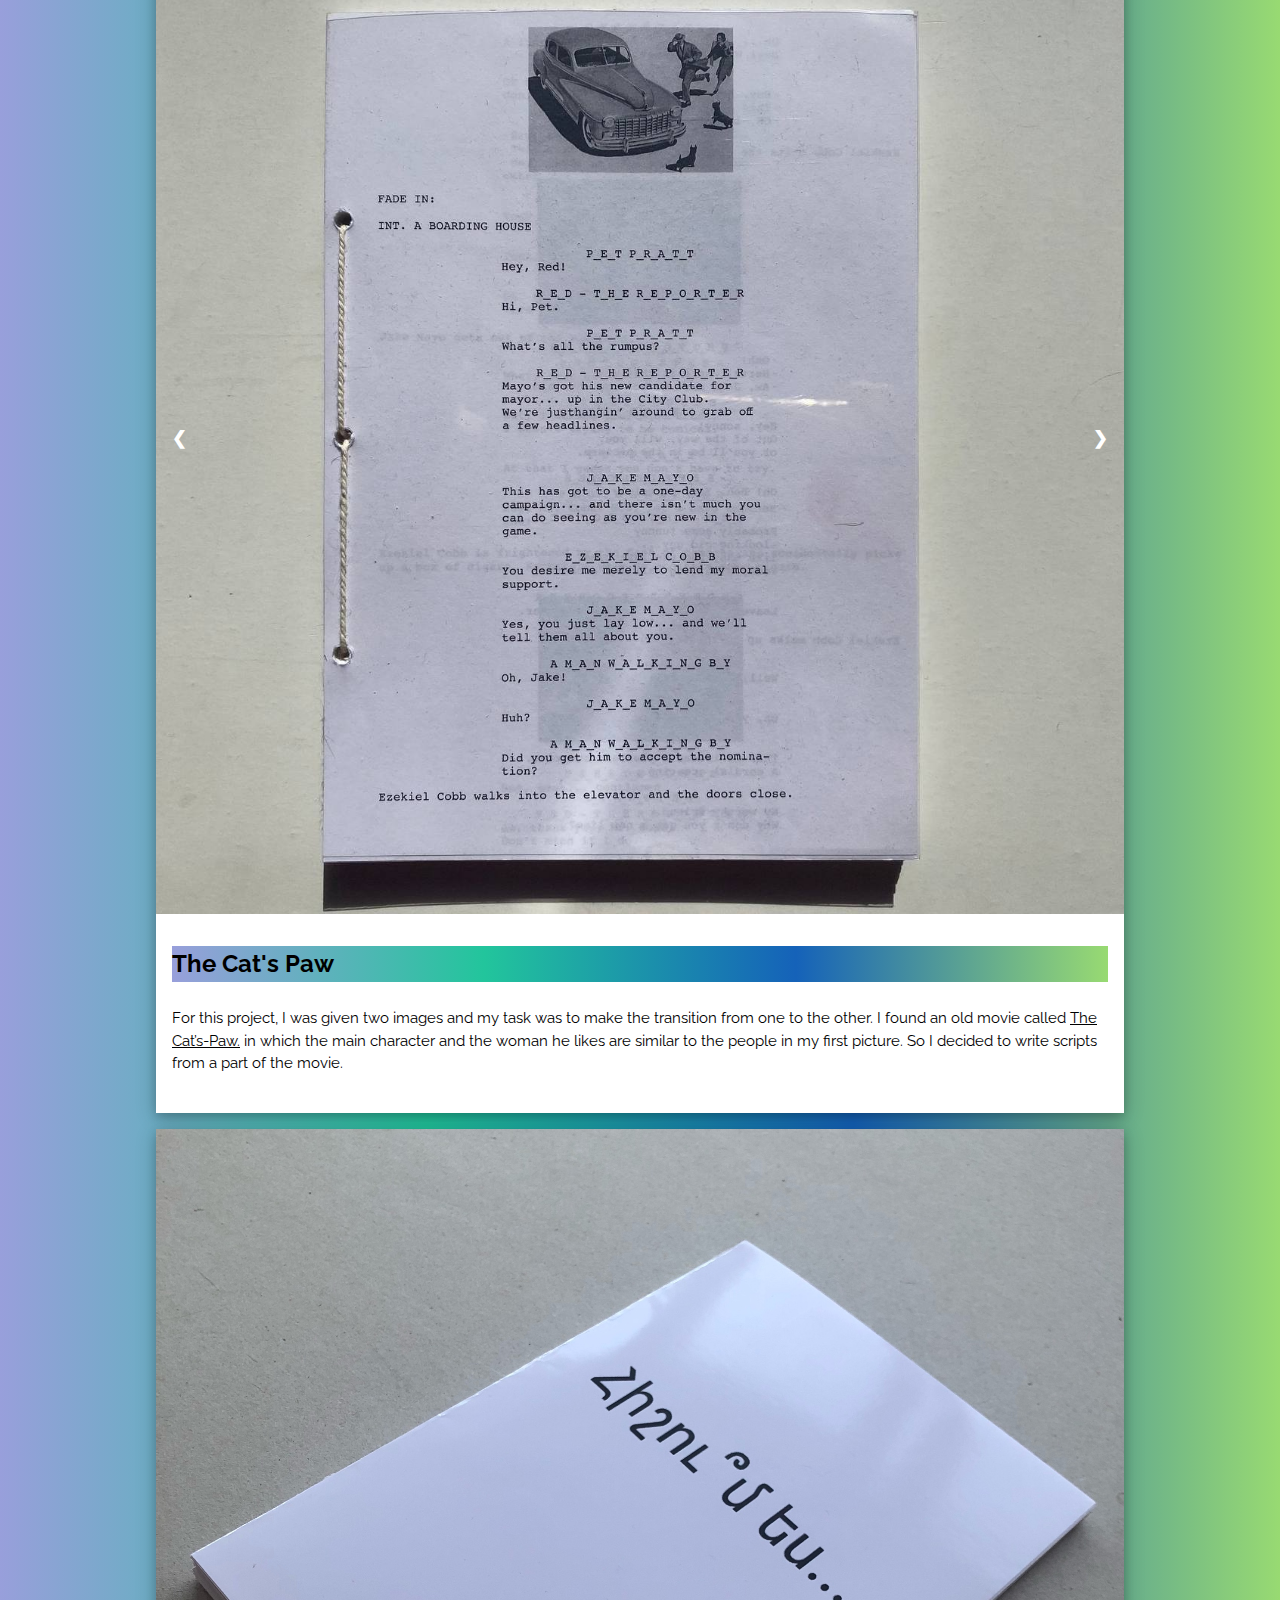
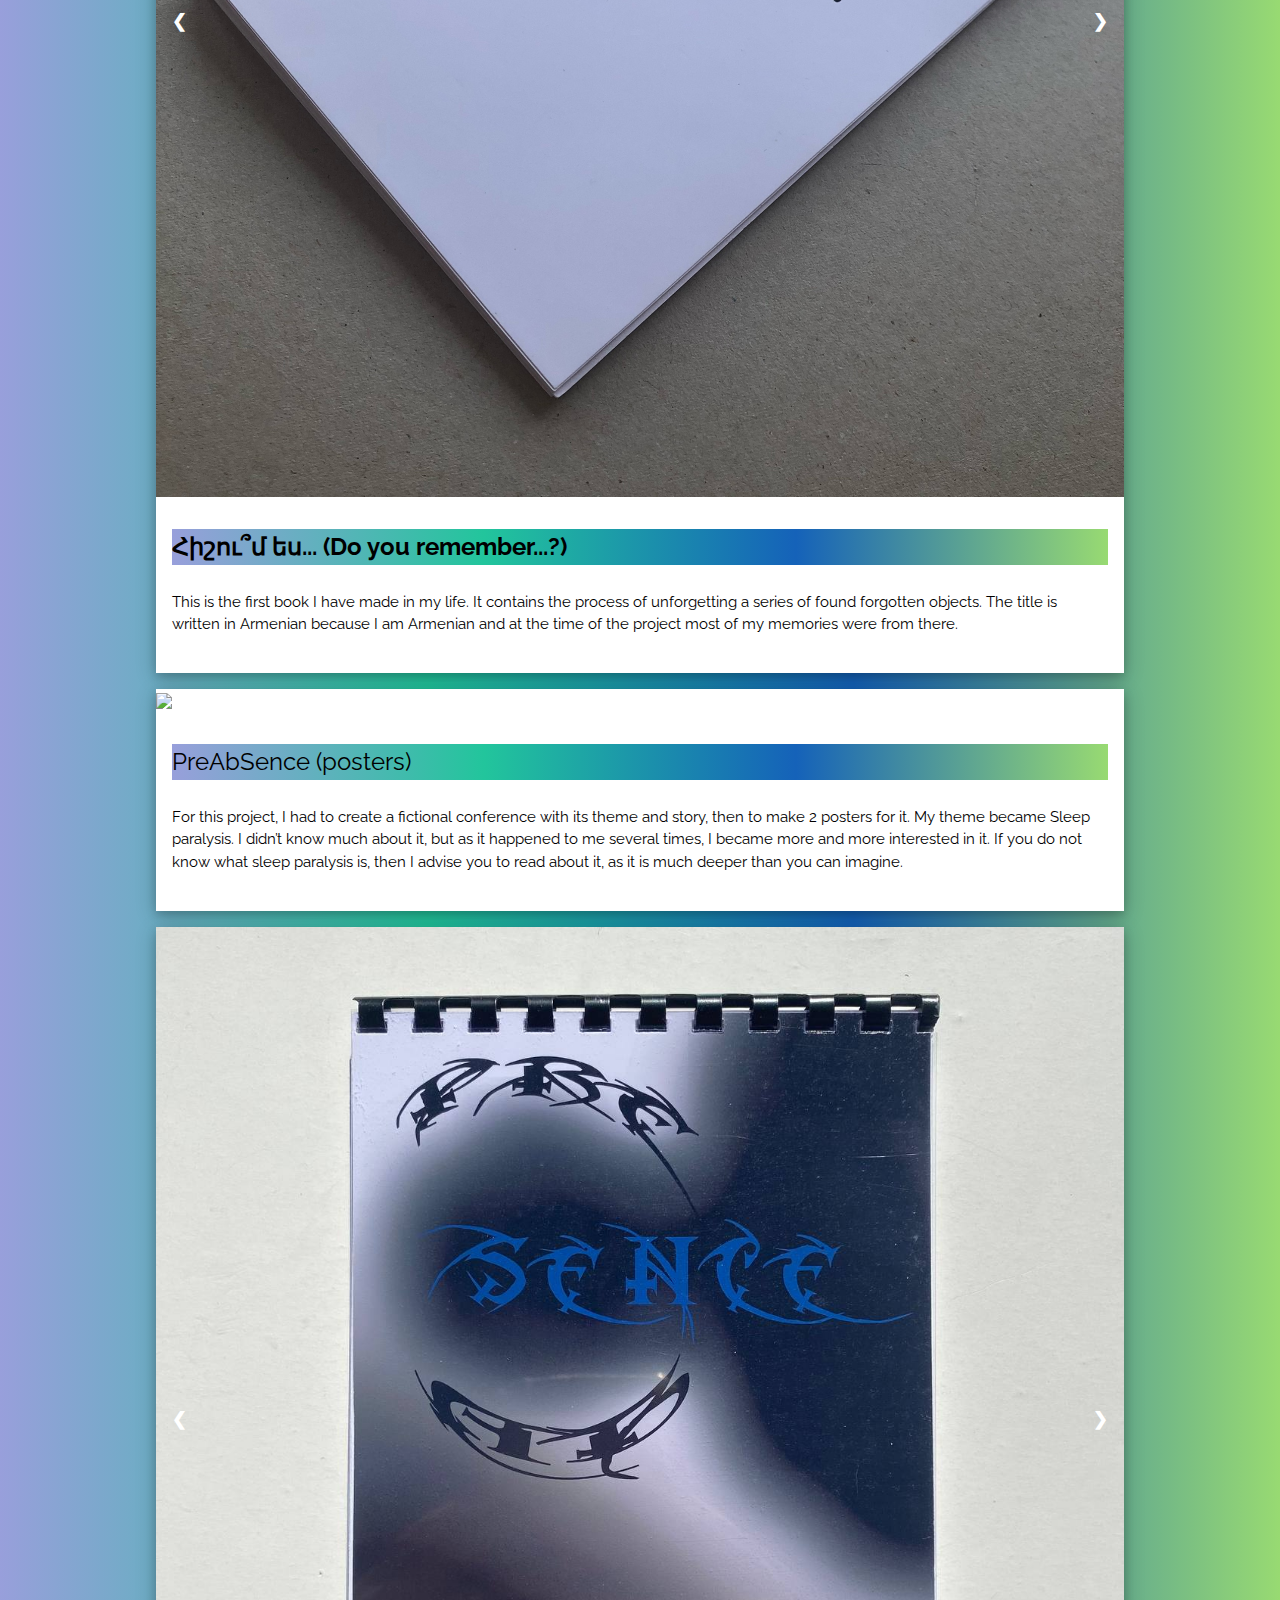
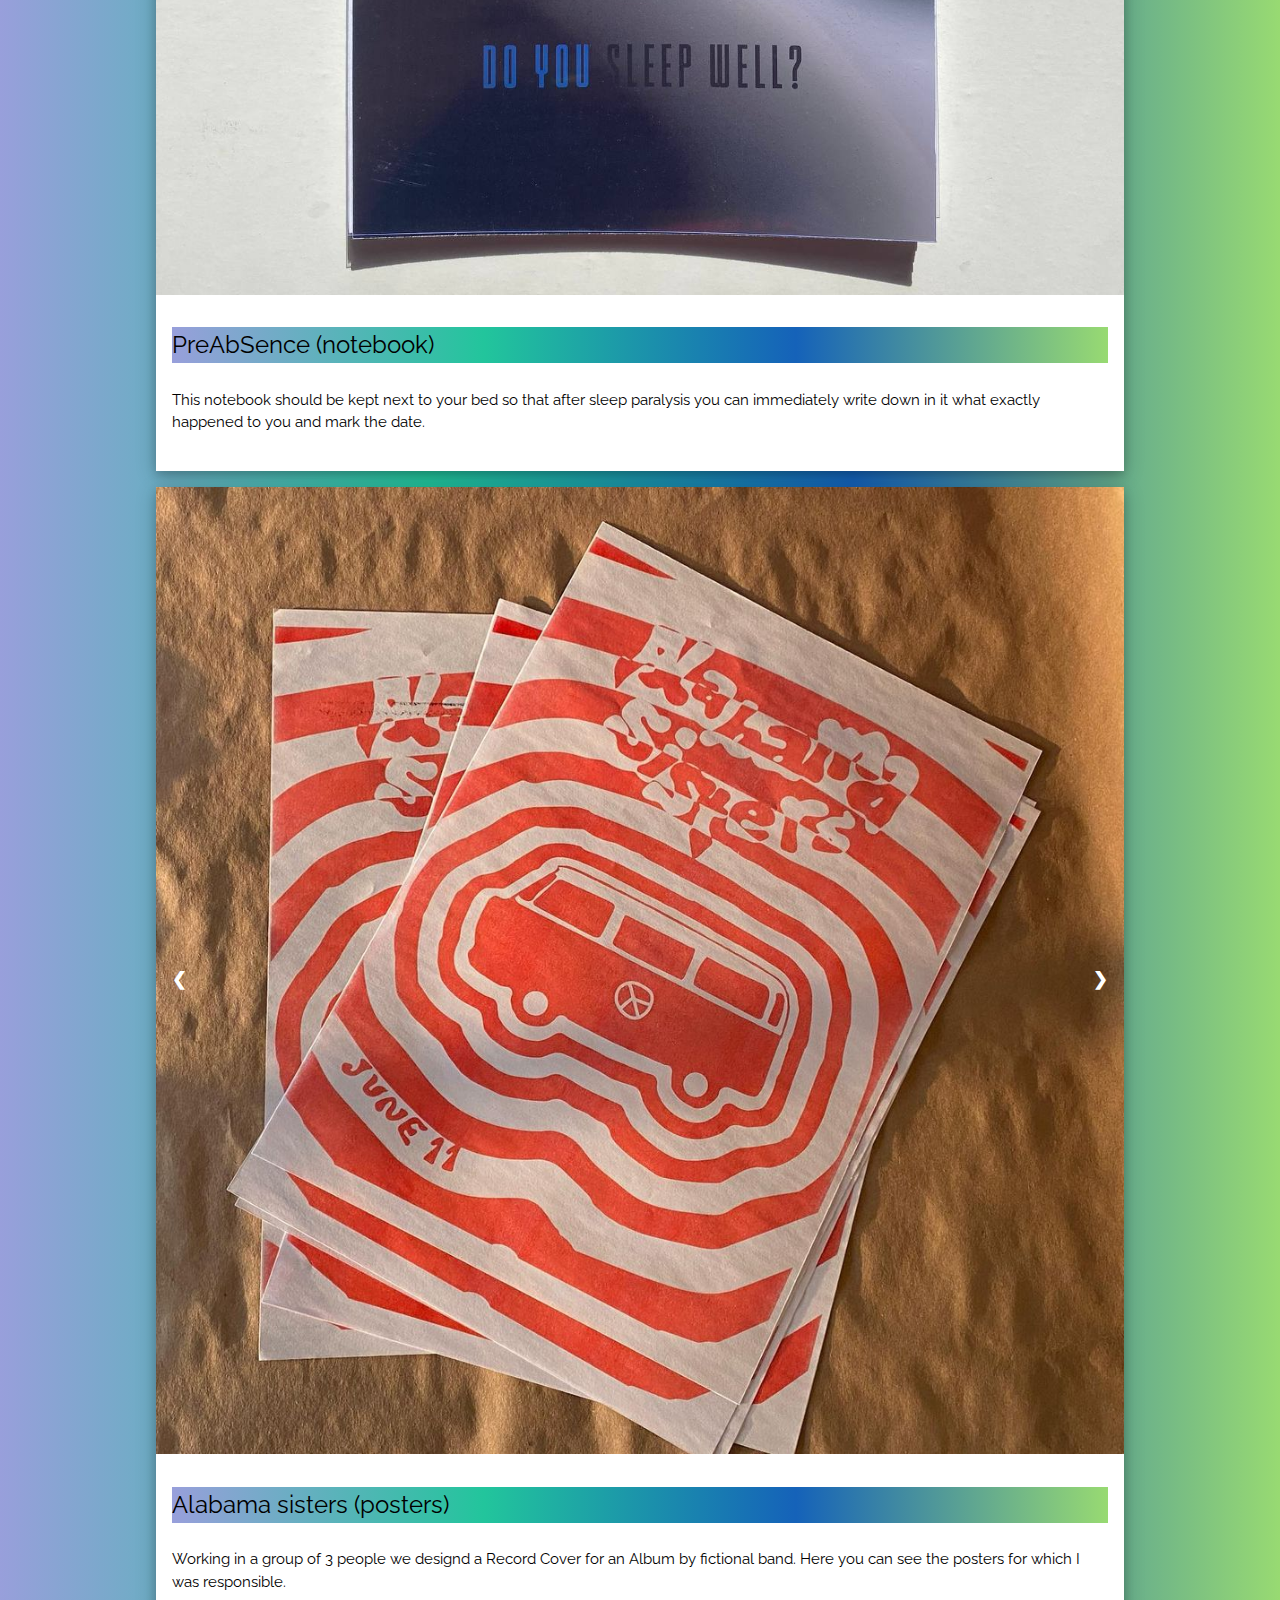
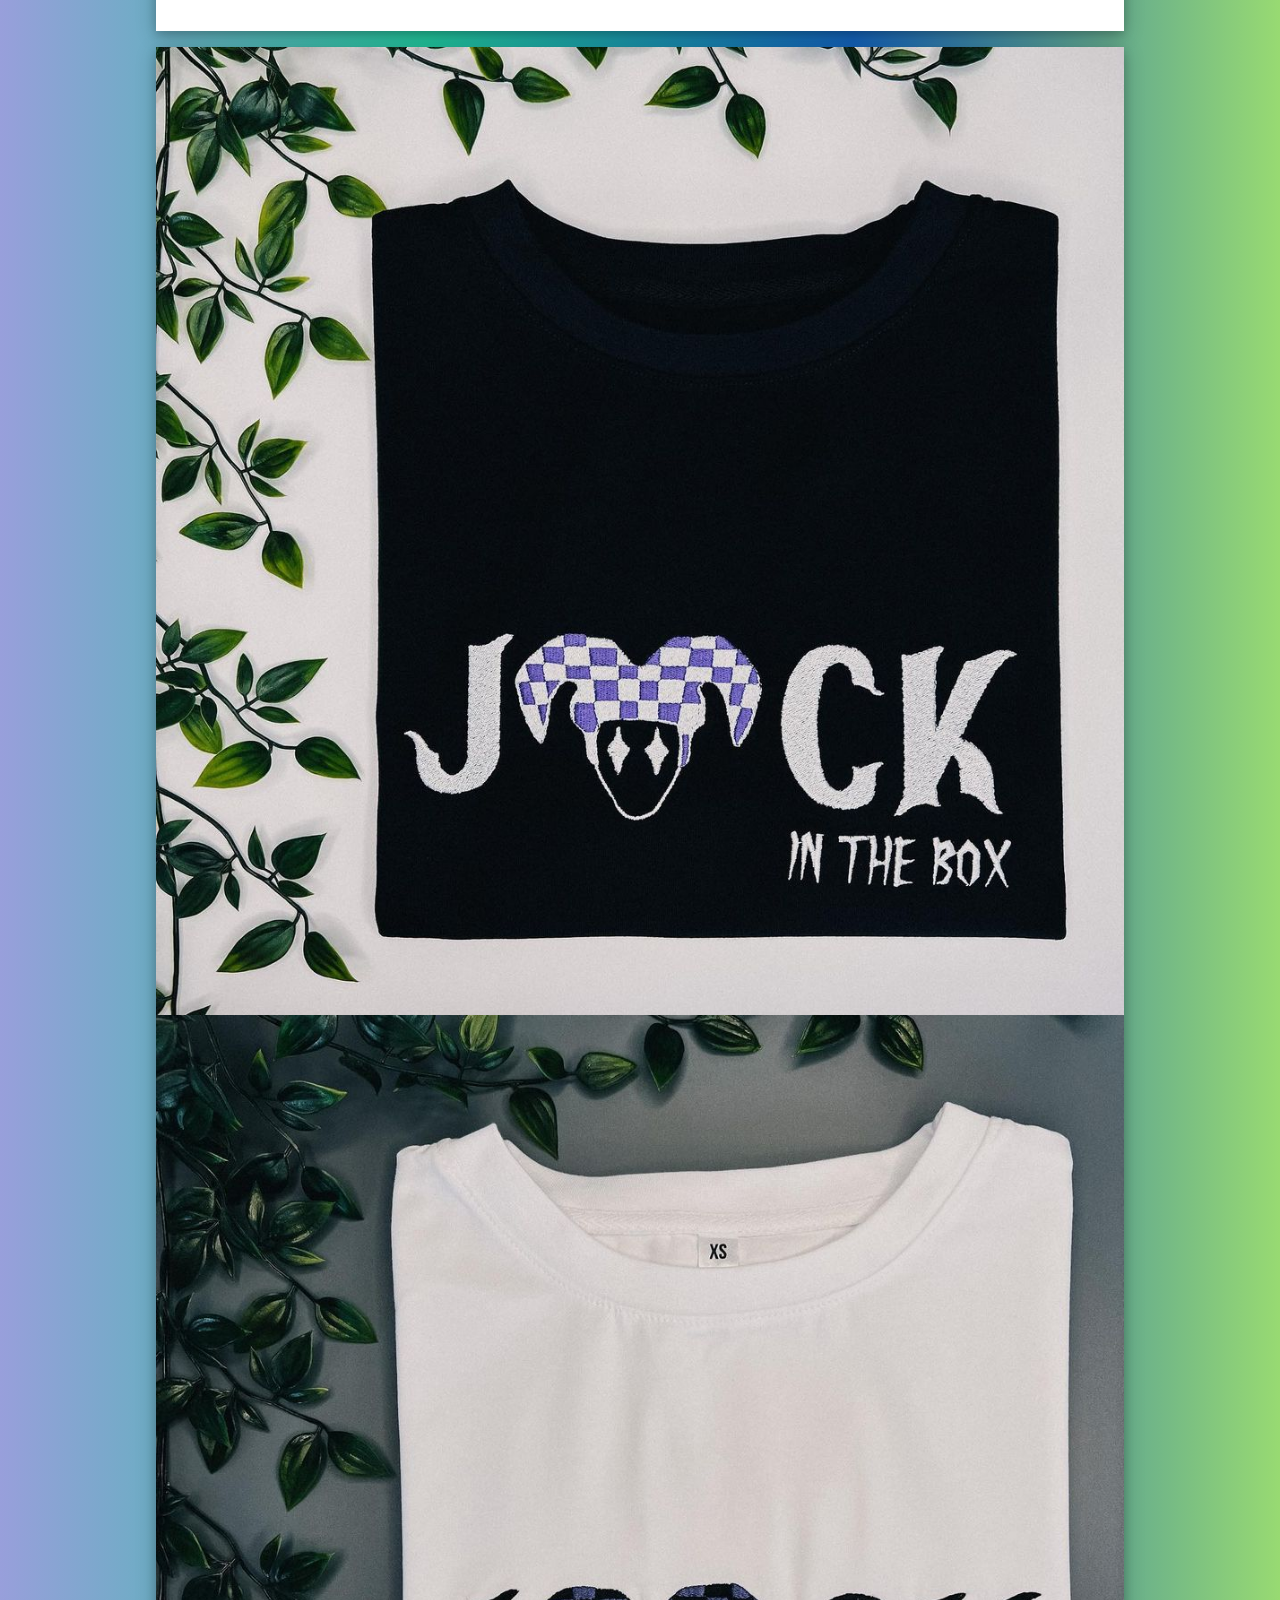
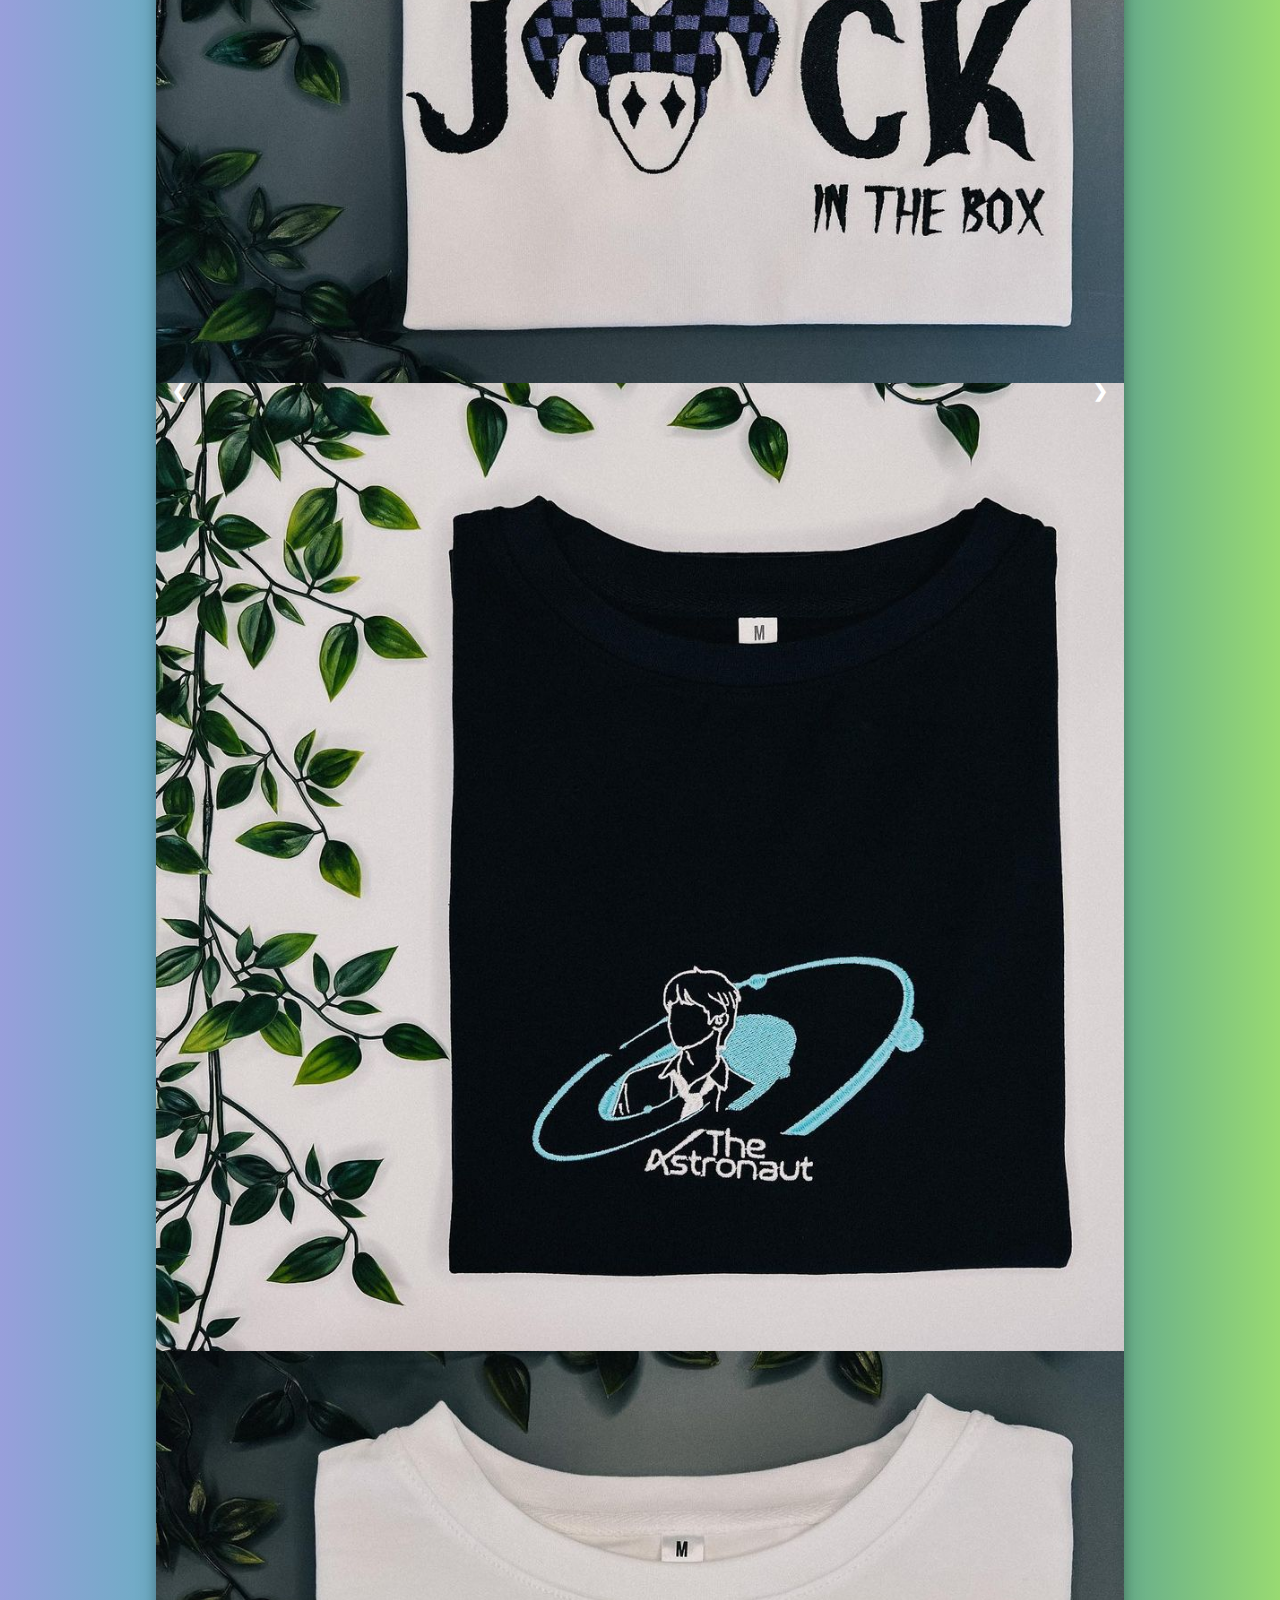
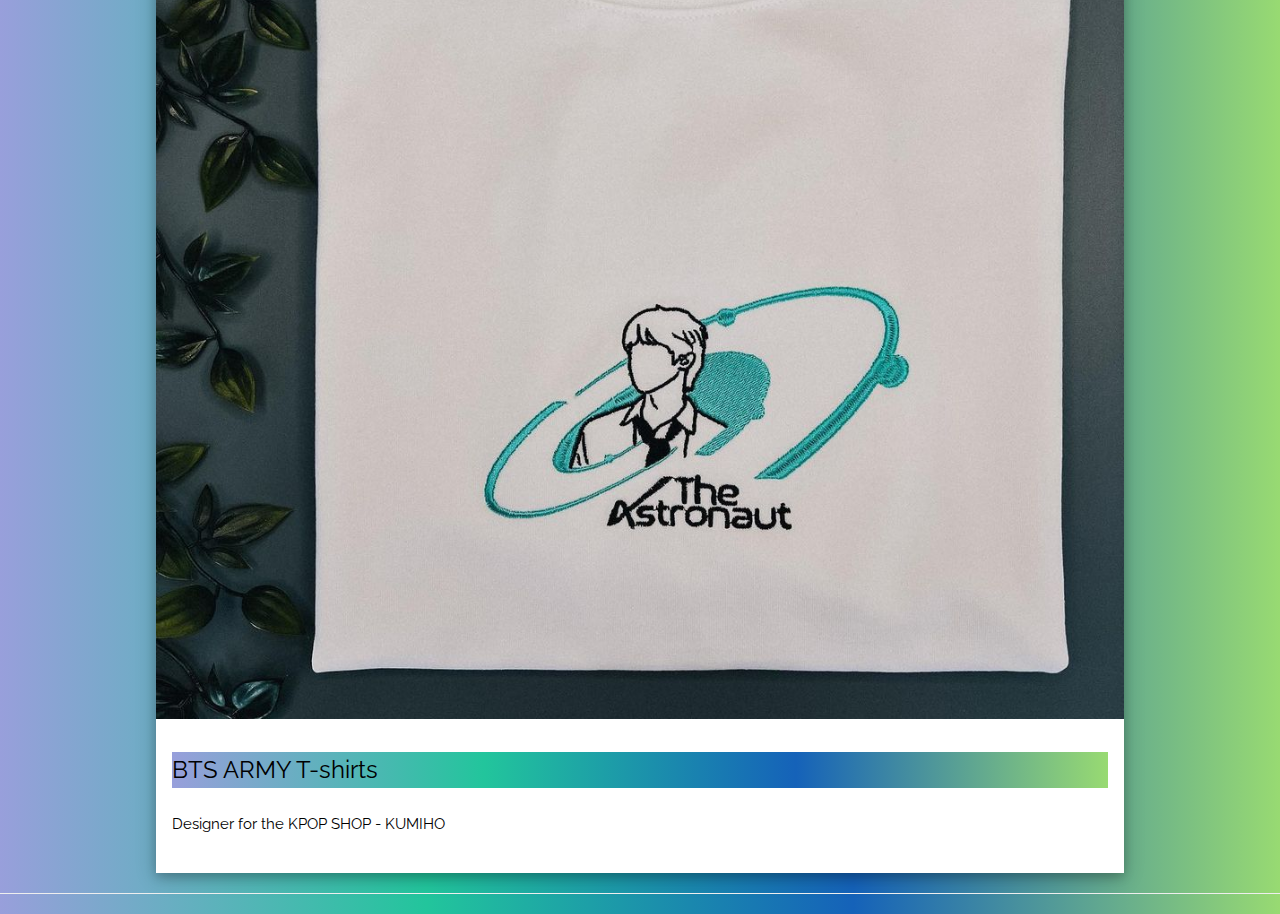
==== commit b06496e2: "Update books.html" ====
--- a/books.html
+++ b/books.html
@@ -392,6 +392,45 @@
           </div>
         </div>
     <!-- END BLOG ENTRIES -->
+      <!-- Blog entry -->
+      <div class="w3-card-4 w3-margin w3-white">
+        <div class="slideshow-container">
+              
+       
+          <div class="mySlides7">
+            <img src="assets/tshirt1.JPG" style="width:100%">
+          </div>
+        
+          <div class="mySlides7">
+            <img src="assets/tshirt2.JPG" style="width:100%">
+          </div>
+        
+          <div class="mySlides7">
+            <img src="assets/tshirt13.JPG" style="width:100%">
+          </div>
+          <div class="mySlides7">
+            <img src="assets/tshirt4.JPG" style="width:100%">
+          </div>
+          
+          
+          <a class="prev" onclick="plusSlides(-1, 6)">&#10094;</a>
+          <a class="next" onclick="plusSlides(1, 6)">&#10095;</a>
+        </div>
+        
+            <div class="w3-container"> <br>
+              <h3>BTS ARMY T-shirts</h3>
+              <!-- <h5>Title description, <span class="w3-opacity">April 2, 2014</span></h5> -->
+            </div>
+        
+            <div class="w3-container">
+              <p>Designer for the KPOP SHOP - KUMIHO</p> <br>
+              <div class="w3-row"> 
+            
+                
+              </div>
+            </div>
+          </div>
+      <!-- END BLOG ENTRIES -->
     </div>
     
     
@@ -489,6 +528,8 @@
 showSlides(1, 3);
 showSlides(1, 4);
 showSlides(1, 5);
+showSlides(1, 6);
+showSlides(1, 7);
 
 function plusSlides(n, no) {
   showSlides(slideIndex[no] += n, no);
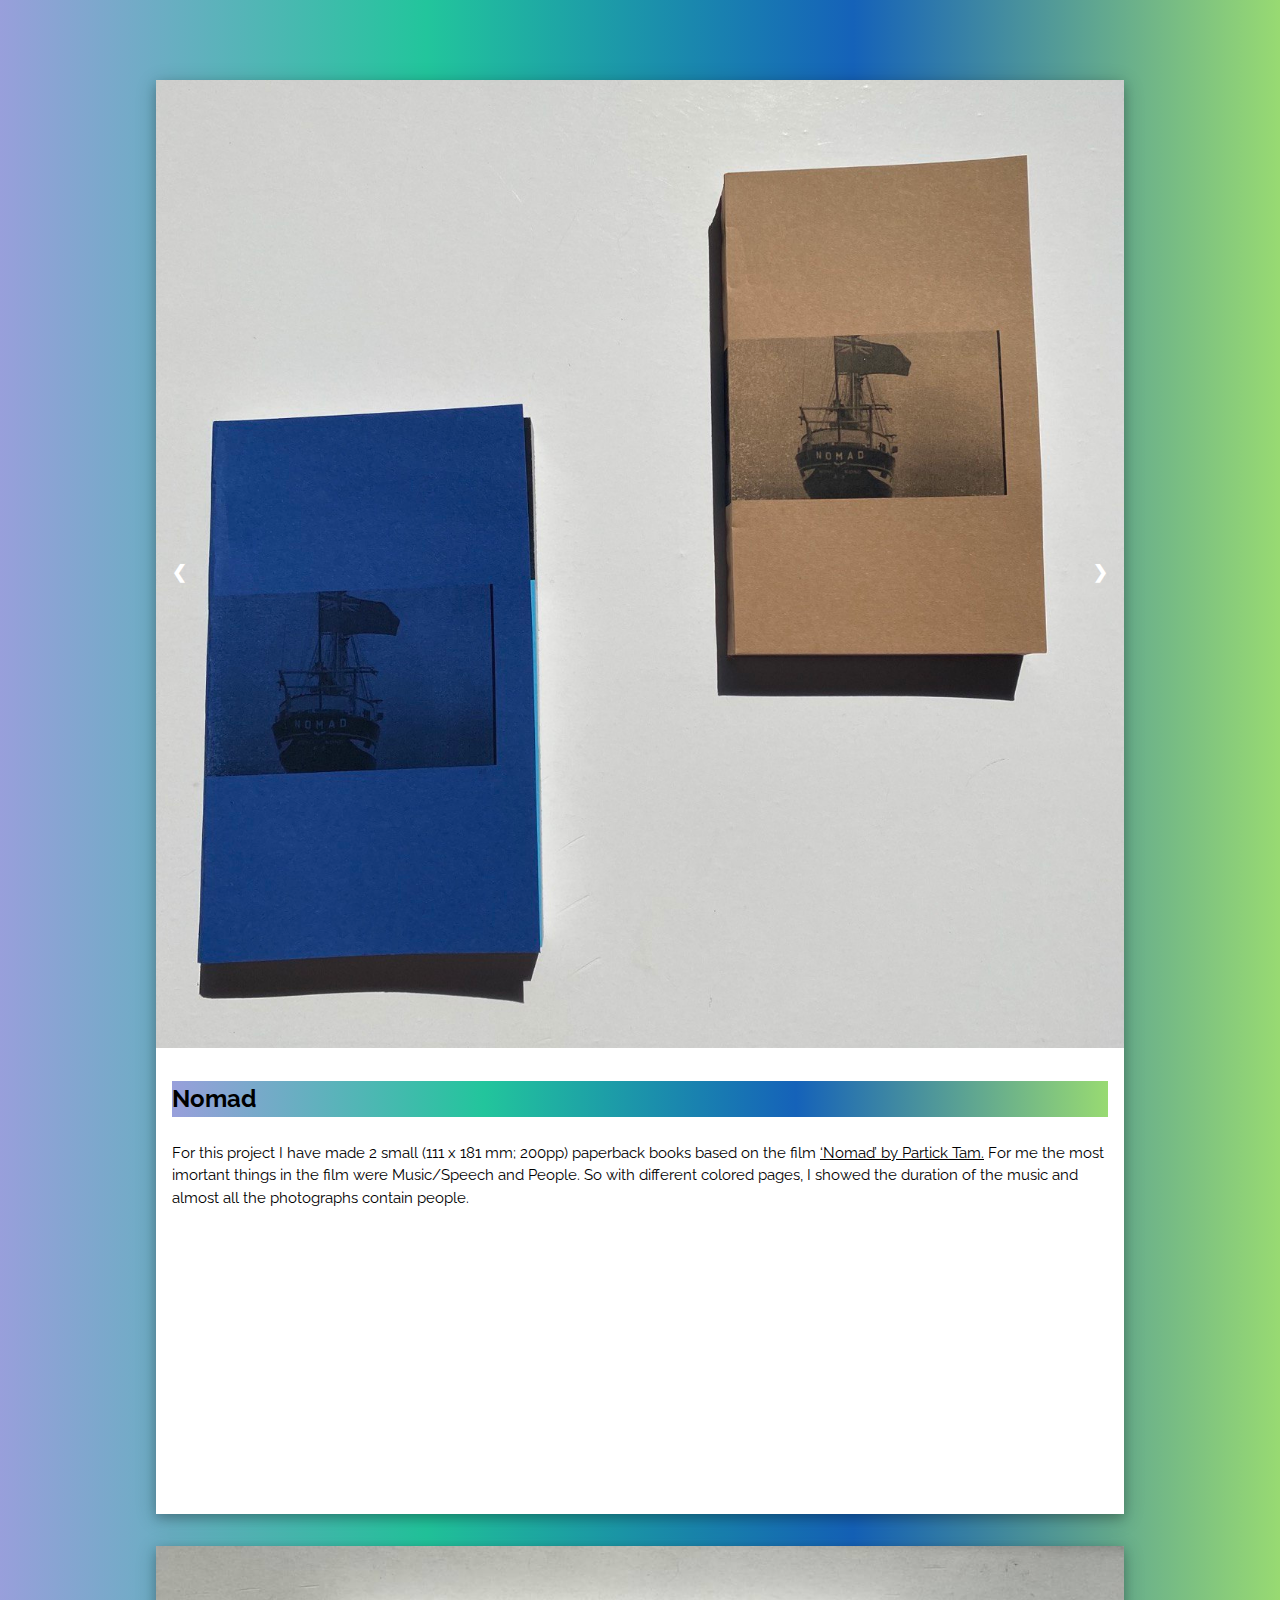
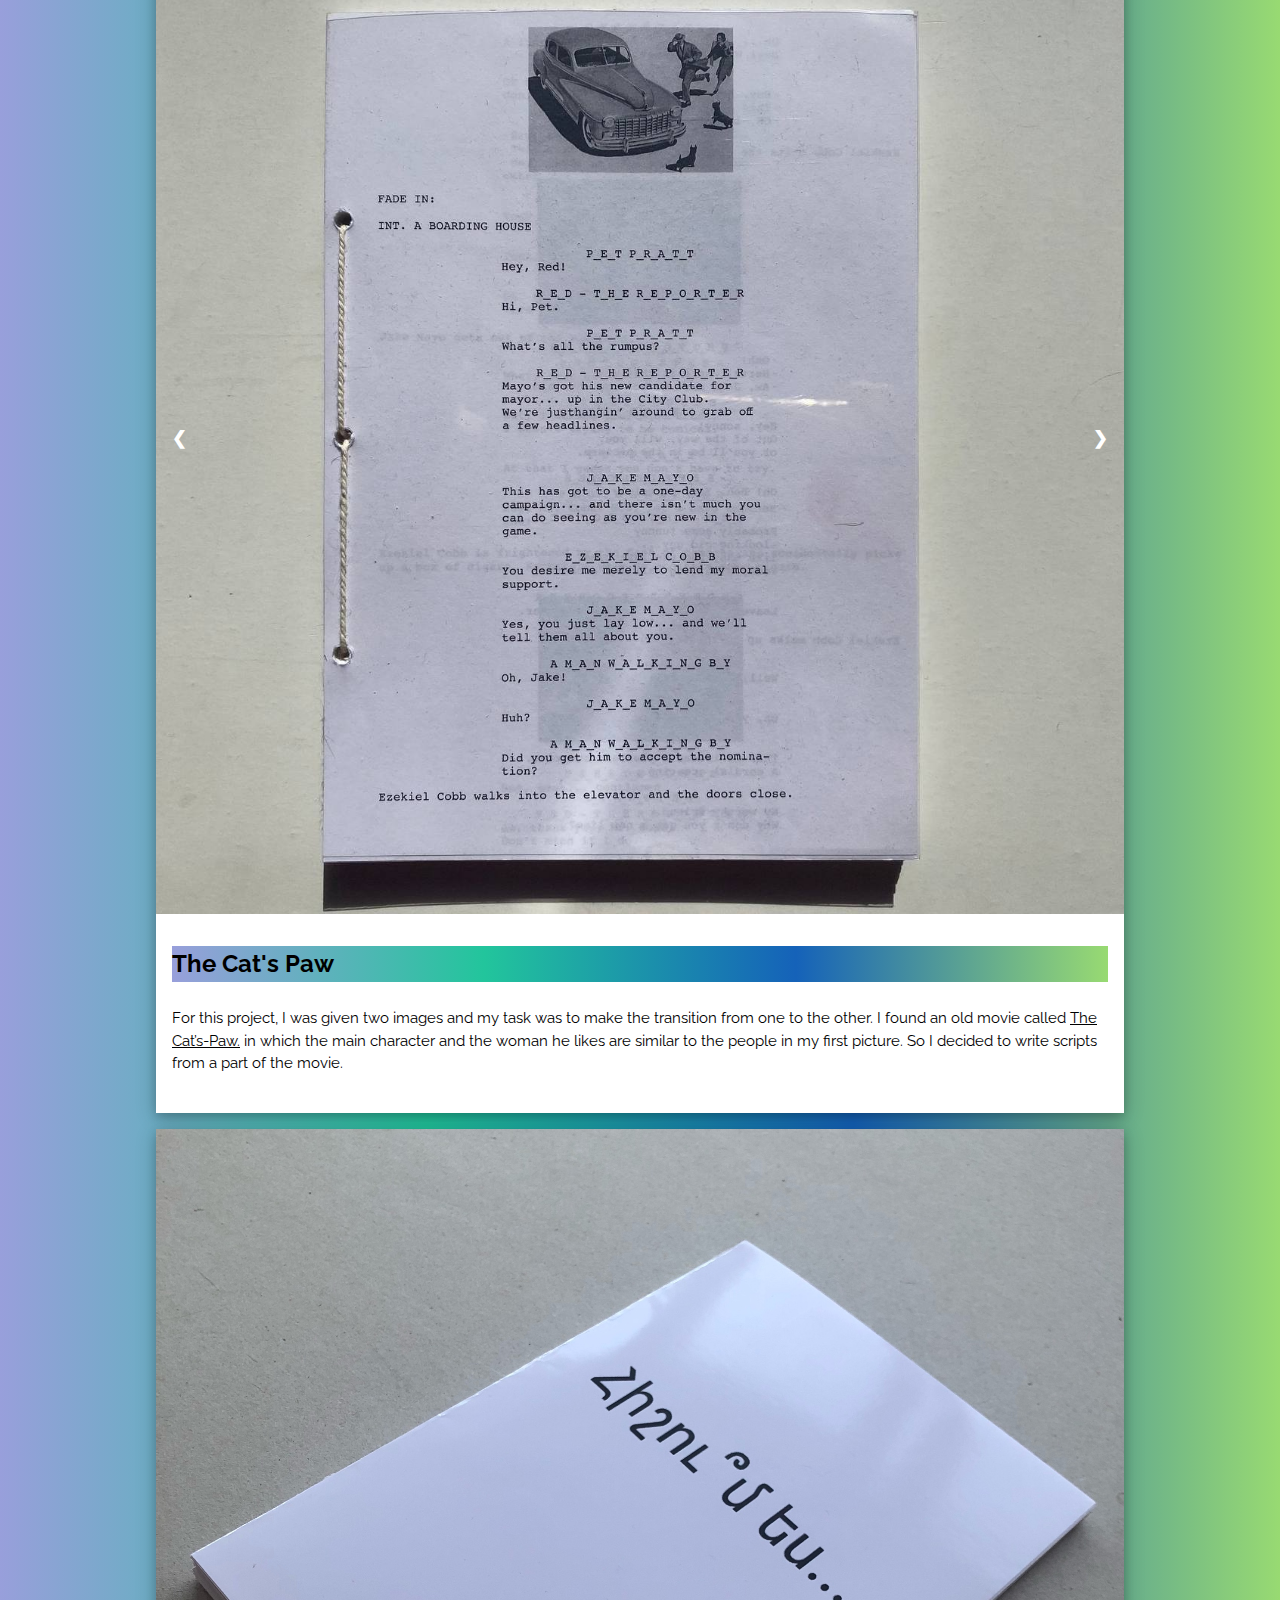
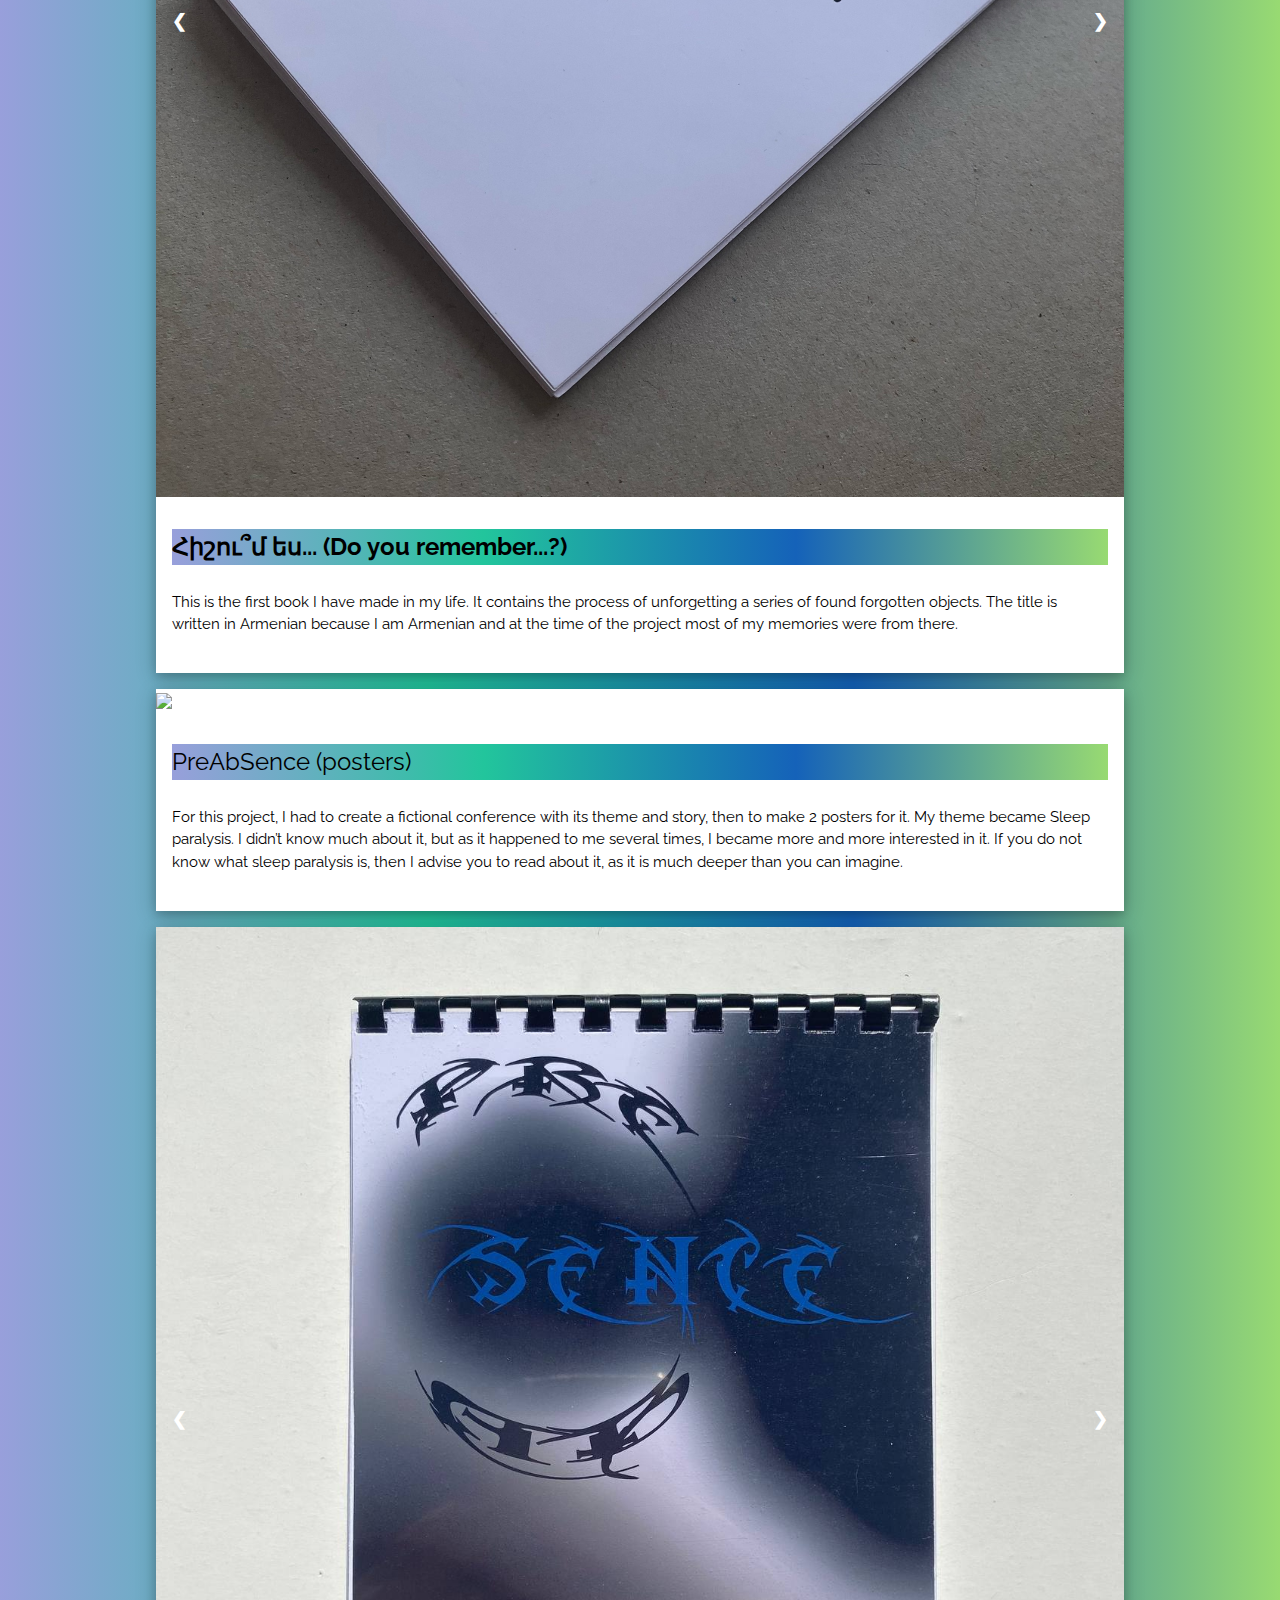
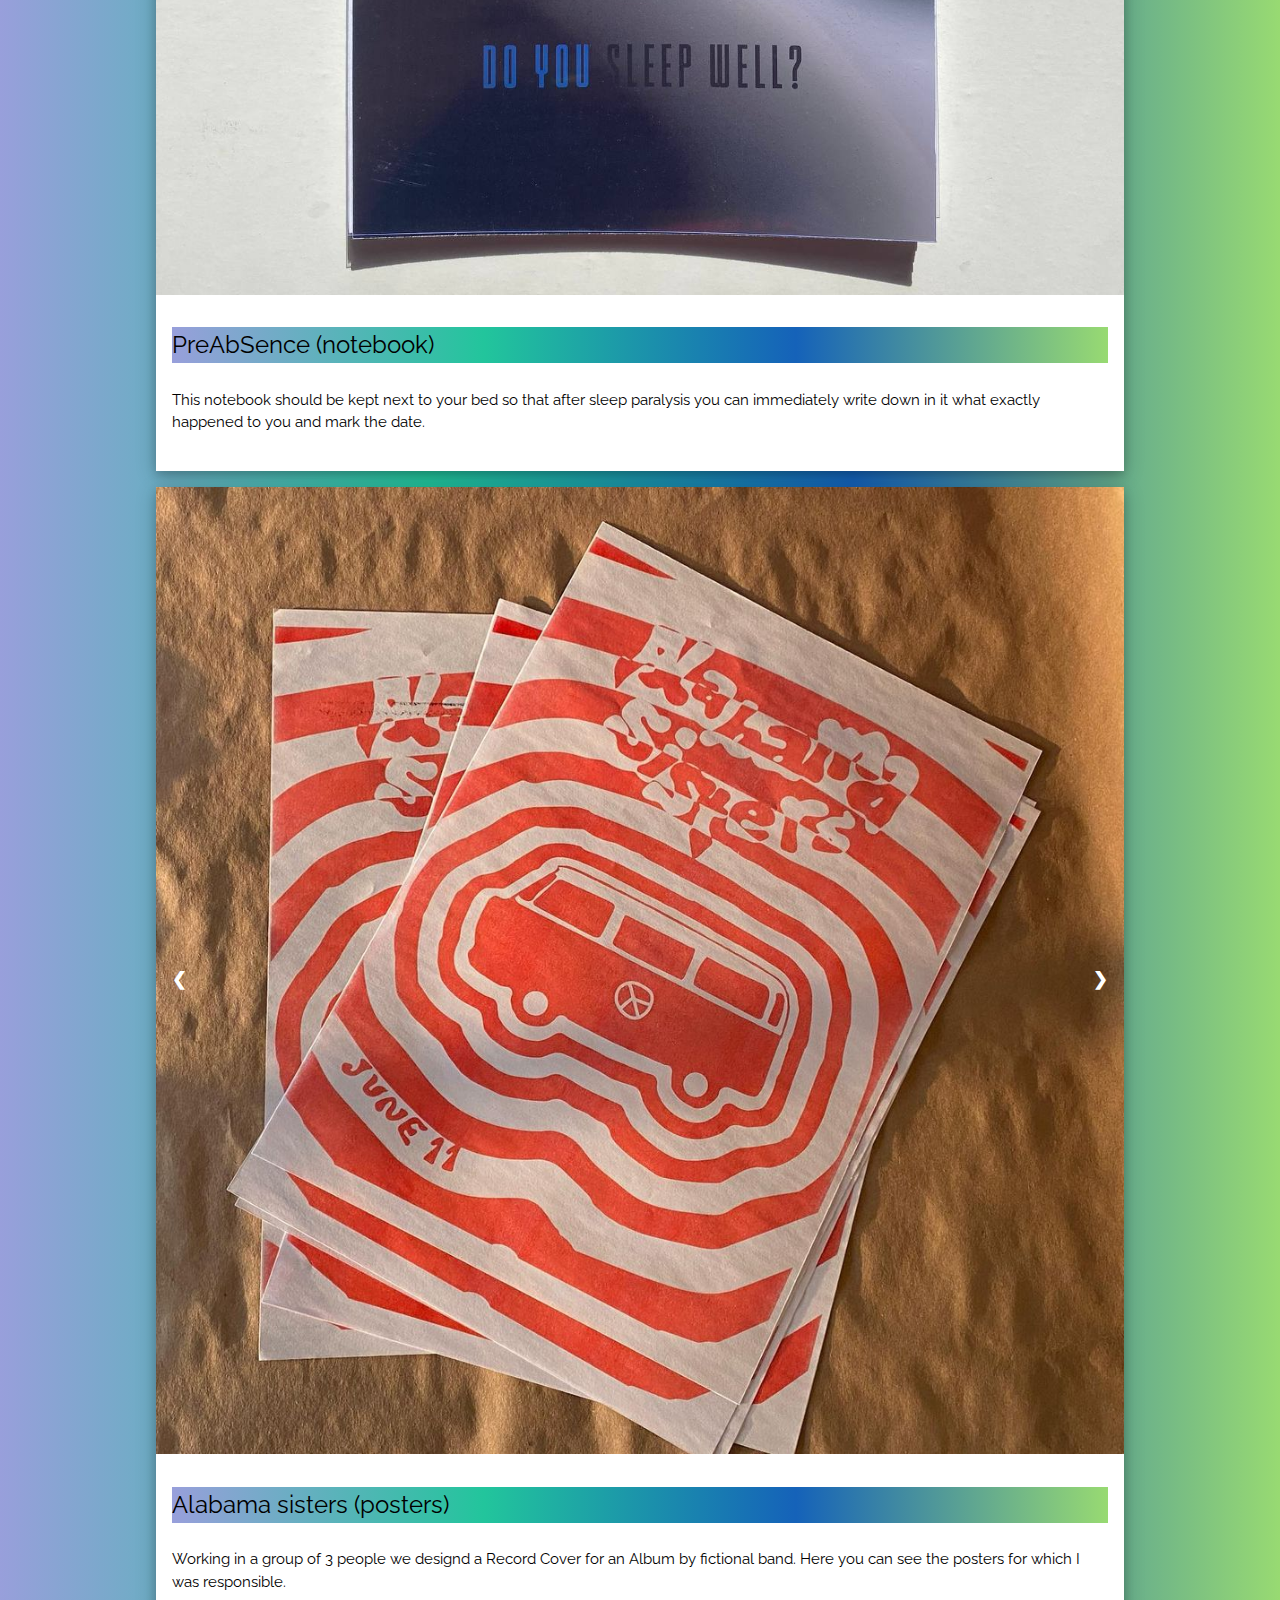
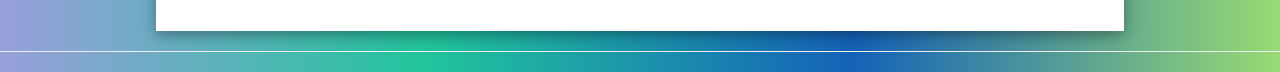
==== commit 90a7acf8: "Update books.html" ====
--- a/books.html
+++ b/books.html
@@ -392,45 +392,7 @@
           </div>
         </div>
     <!-- END BLOG ENTRIES -->
-      <!-- Blog entry -->
-      <div class="w3-card-4 w3-margin w3-white">
-        <div class="slideshow-container">
-              
-       
-          <div class="mySlides7">
-            <img src="assets/tshirt1.JPG" style="width:100%">
-          </div>
-        
-          <div class="mySlides7">
-            <img src="assets/tshirt2.JPG" style="width:100%">
-          </div>
-        
-          <div class="mySlides7">
-            <img src="assets/tshirt13.JPG" style="width:100%">
-          </div>
-          <div class="mySlides7">
-            <img src="assets/tshirt4.JPG" style="width:100%">
-          </div>
-          
-          
-          <a class="prev" onclick="plusSlides(-1, 6)">&#10094;</a>
-          <a class="next" onclick="plusSlides(1, 6)">&#10095;</a>
-        </div>
-        
-            <div class="w3-container"> <br>
-              <h3>BTS ARMY T-shirts</h3>
-              <!-- <h5>Title description, <span class="w3-opacity">April 2, 2014</span></h5> -->
-            </div>
-        
-            <div class="w3-container">
-              <p>Designer for the KPOP SHOP - KUMIHO</p> <br>
-              <div class="w3-row"> 
-            
-                
-              </div>
-            </div>
-          </div>
-      <!-- END BLOG ENTRIES -->
+  
     </div>
     
     
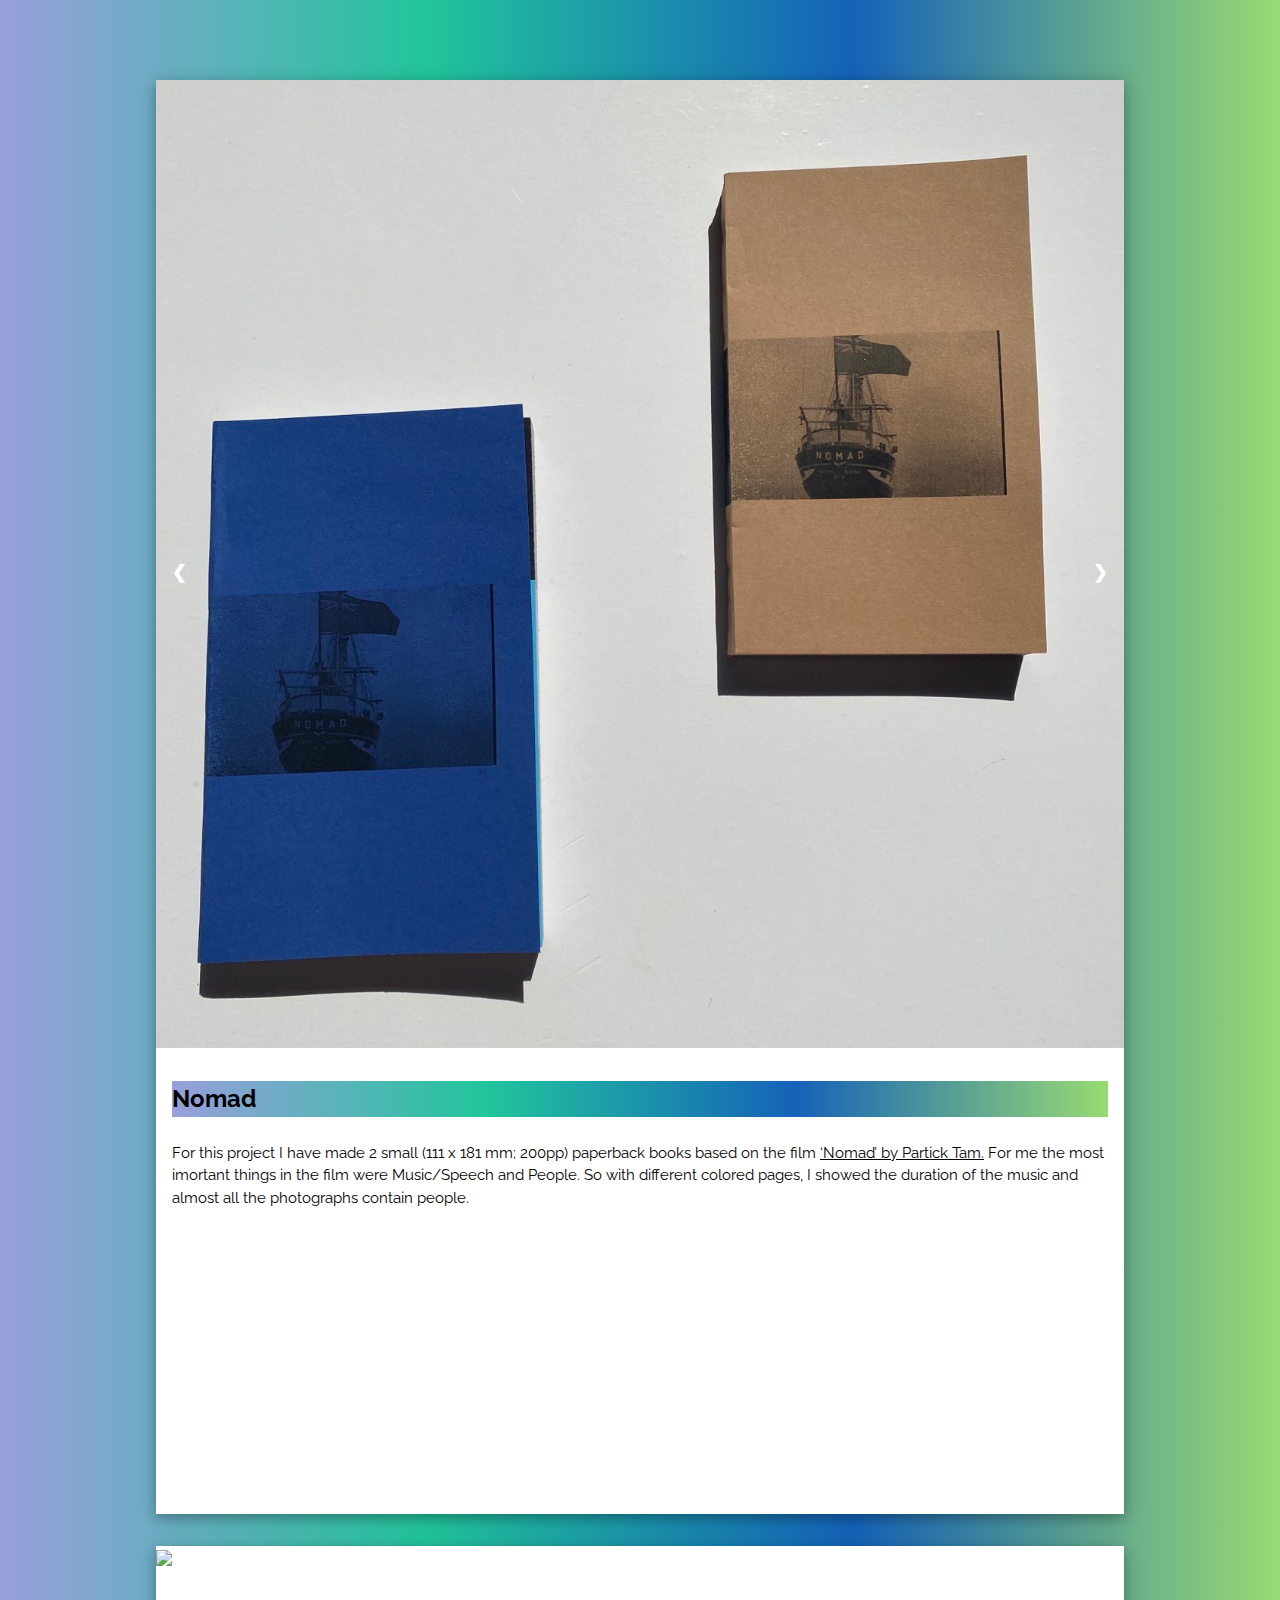
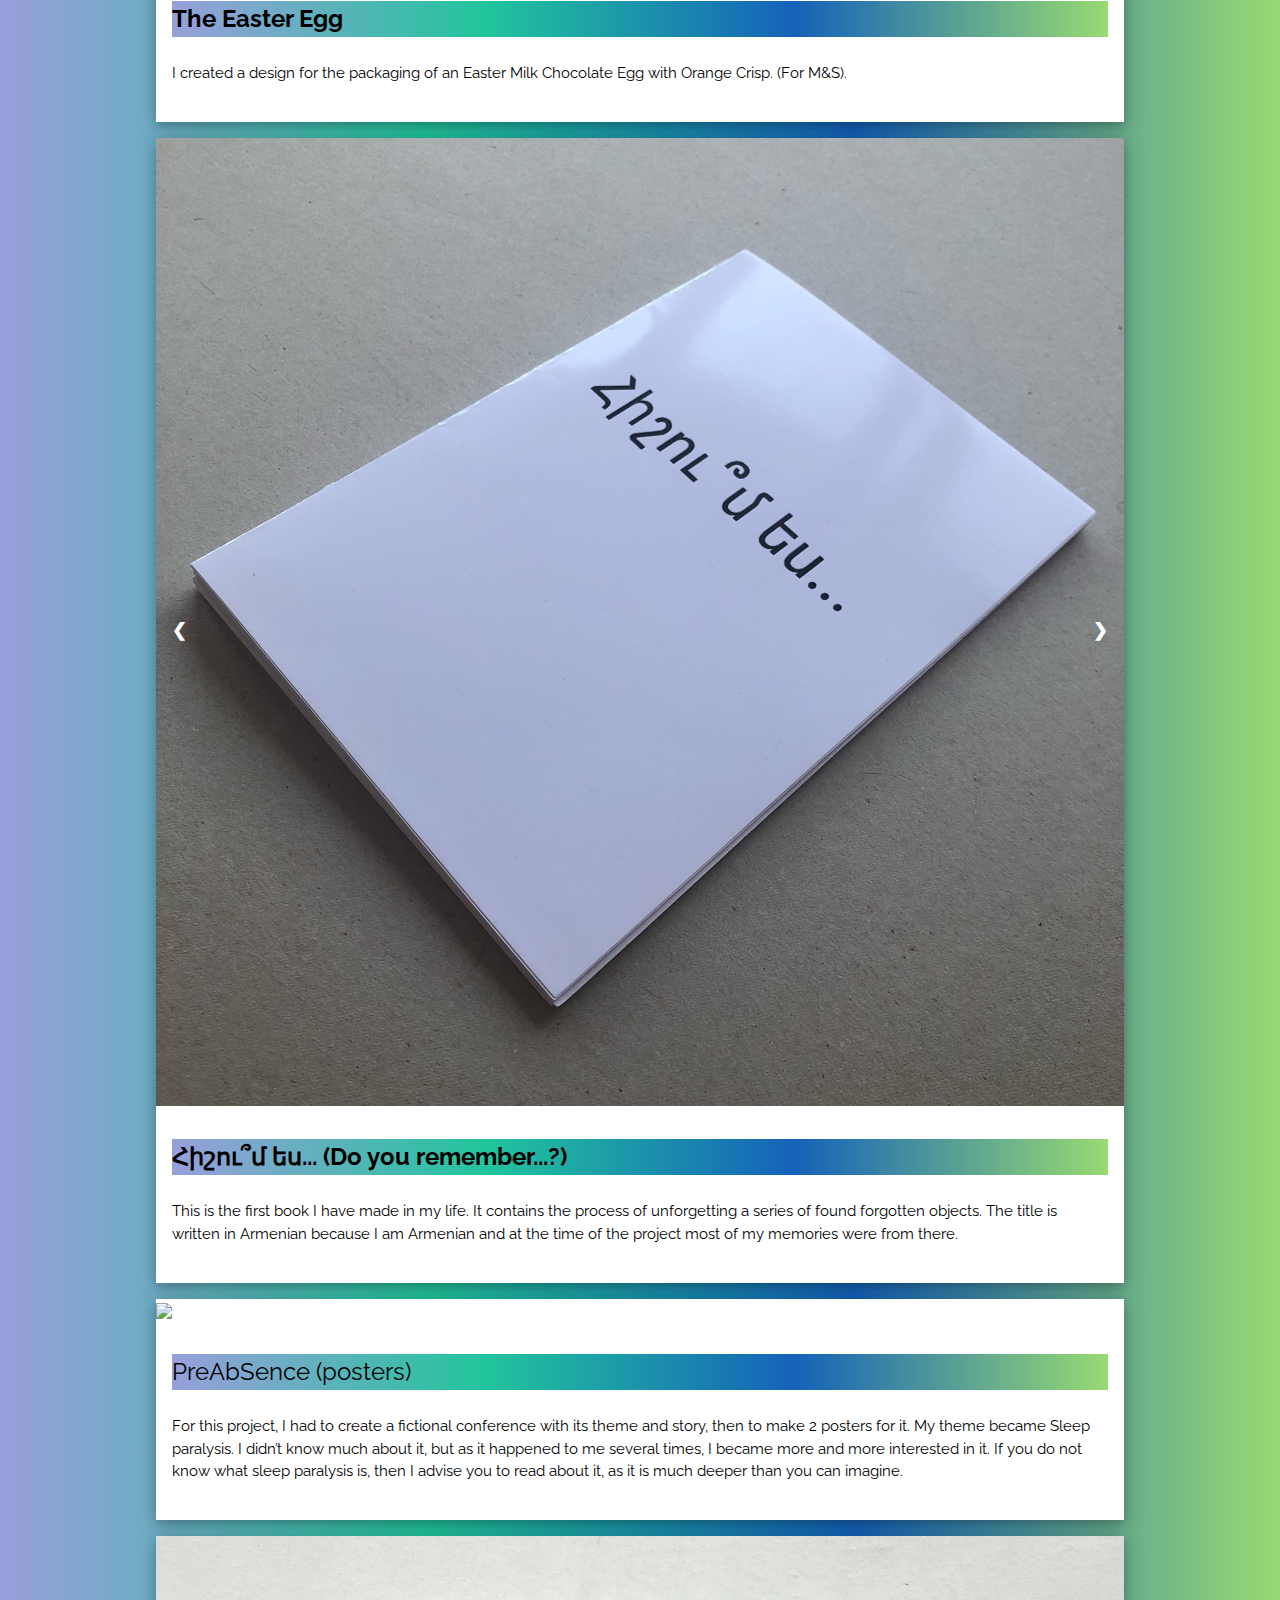
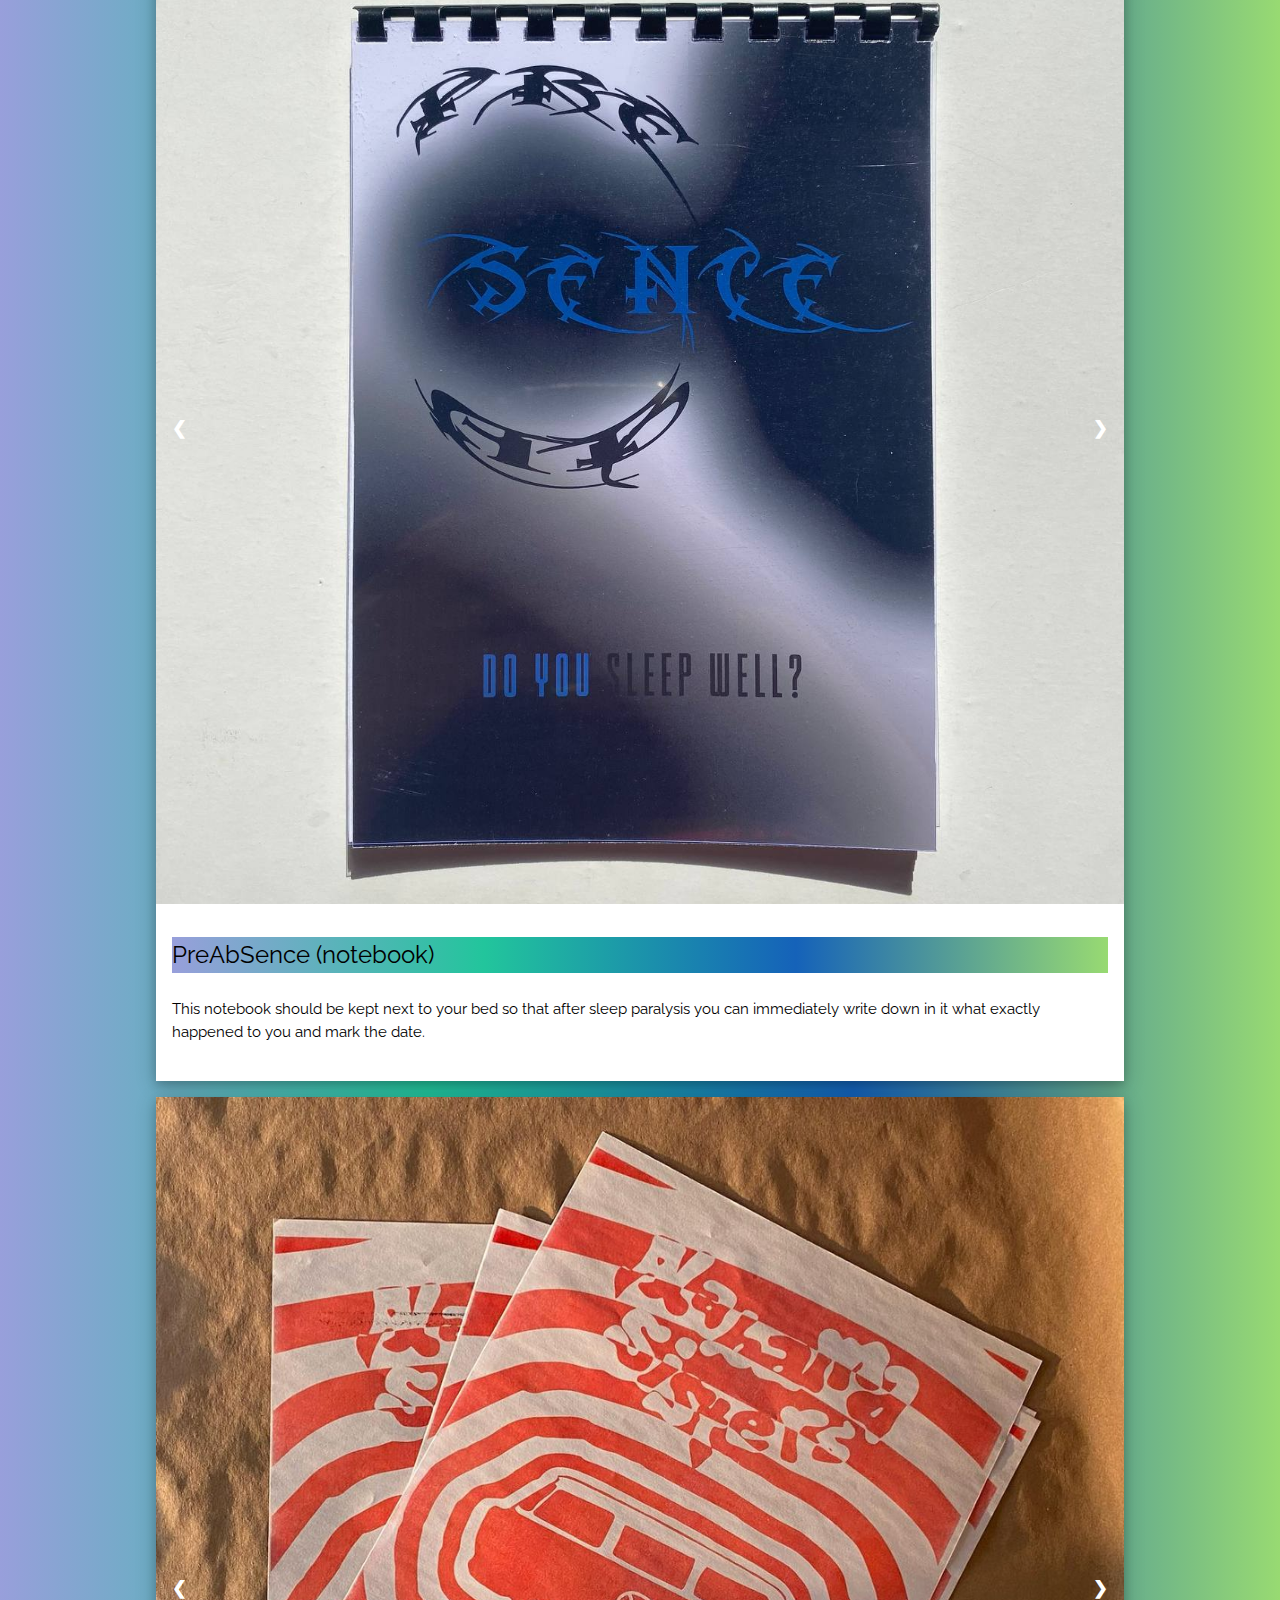
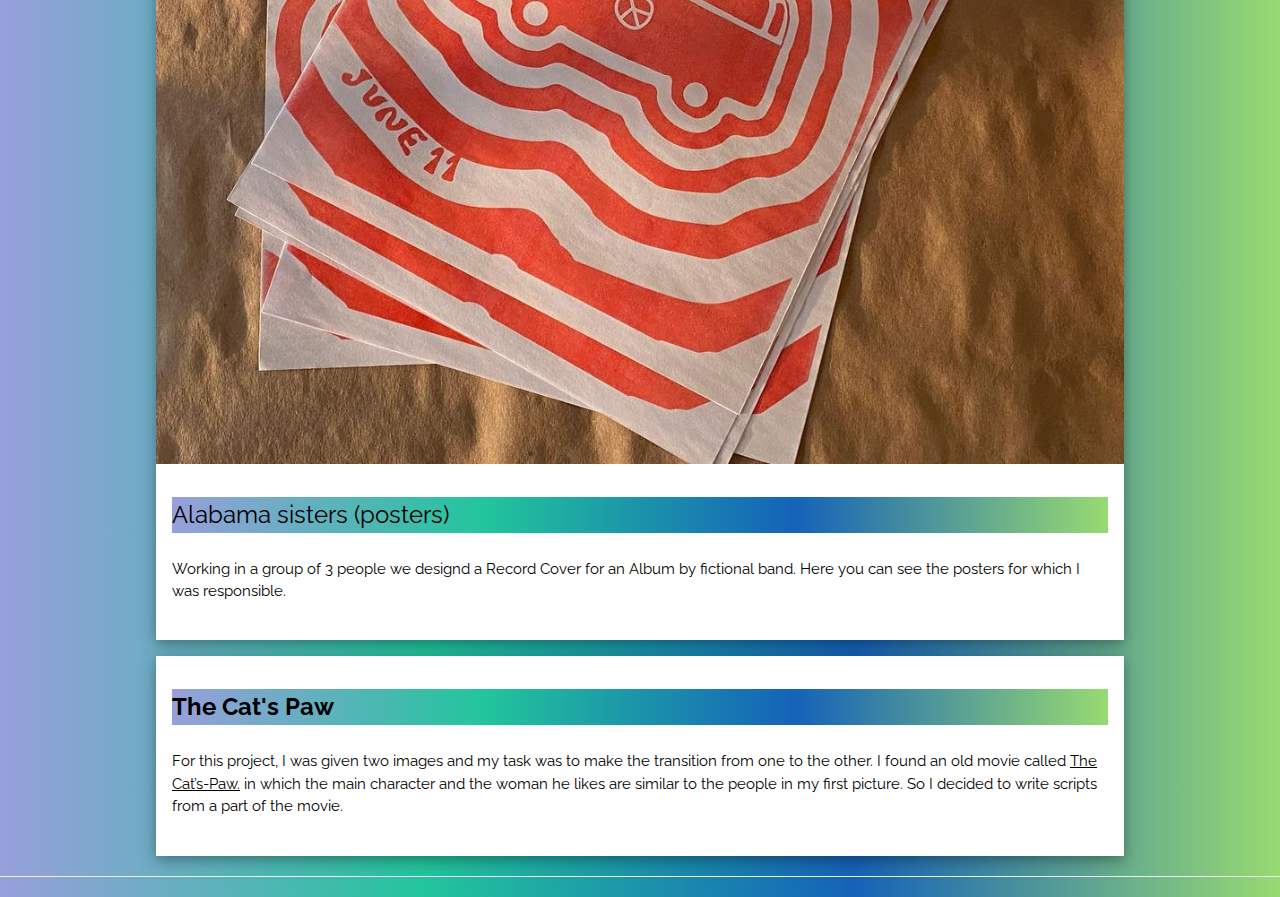
==== commit 056526bb: "Update books.html" ====
--- a/books.html
+++ b/books.html
@@ -146,34 +146,14 @@
             
      
             <div class="mySlides2">
-              <img src="assets/photo1650284538.jpeg" style="width:100%">
+              <img src="assets/mockup.png" style="width:100%">
             </div>
           
             <div class="mySlides2">
-              <img src="assets/photo1650284539.jpeg" style="width:100%">
-            </div>
-          
-            <div class="mySlides2">
-              <img src="assets/photo1650284540.jpeg" style="width:100%">
-            </div>
-            <div class="mySlides2">
-              <img src="assets/photo1650284541.jpeg" style="width:100%">
-            </div>
-            <div class="mySlides2">
-              <img src="assets/photo1650284542.jpeg" style="width:100%">
-            </div>
-            <div class="mySlides2">
-              <img src="assets/photo1650284543.jpeg" style="width:100%">
-            </div>
-            <div class="mySlides2">
-              <img src="assets/photo1650284544.jpeg" style="width:100%">
-            </div>
-            <div class="mySlides2">
-              <img src="assets/photo1650284545.jpeg" style="width:100%">
-            </div>
-            <div class="mySlides2">
-              <img src="assets/photo1650284546.jpeg" style="width:100%">
-            </div>
+              <img src="assets/the box.png" style="width:100%">
+            </div>
+          
+           
           
           
             <a class="prev" onclick="plusSlides(-1, 1)">&#10094;</a>
@@ -181,14 +161,12 @@
           </div>
         
         <div class="w3-container"> <br>
-          <h3><b>The Cat's Paw</b></h3>
+          <h3><b>The Easter Egg</b></h3>
           <!-- <h5>Title description, <span class="w3-opacity">April 2, 2014</span></h5> -->
         </div>
     
         <div class="w3-container">
-            <p>For this project, I was given two images and my task was to make the transition from one to the other. I
-                found an old movie called <a href="https://www.youtube.com/watch?v=2yjqLAzYlCc">The Cat’s-Paw.</a> in which the main character and the woman he likes are similar
-                to the people in my first picture. So I decided to write scripts from a part of the movie.</p> <br>
+            <p>I created a design for the packaging of an Easter Milk Chocolate Egg with Orange Crisp. (For M&S).</p> <br>
           <div class="w3-row">
            
             
@@ -391,6 +369,62 @@
             </div>
           </div>
         </div>
+
+         <!-- Blog entry -->
+      <div class="w3-card-4 w3-margin w3-white">
+        <div class="slideshow-container">
+            
+     
+            <div class="mySlides6">
+              <img src="assets/photo1650284538.jpeg" style="width:100%">
+            </div>
+          
+            <div class="mySlides6">
+              <img src="assets/photo1650284539.jpeg" style="width:100%">
+            </div>
+          
+            <div class="mySlides6">
+              <img src="assets/photo1650284540.jpeg" style="width:100%">
+            </div>
+            <div class="mySlides6">
+              <img src="assets/photo1650284541.jpeg" style="width:100%">
+            </div>
+            <div class="mySlides6">
+              <img src="assets/photo1650284542.jpeg" style="width:100%">
+            </div>
+            <div class="mySlides6">
+              <img src="assets/photo1650284543.jpeg" style="width:100%">
+            </div>
+            <div class="mySlides6">
+              <img src="assets/photo1650284544.jpeg" style="width:100%">
+            </div>
+            <div class="mySlides6">
+              <img src="assets/photo1650284545.jpeg" style="width:100%">
+            </div>
+            <div class="mySlides6">
+              <img src="assets/photo1650284546.jpeg" style="width:100%">
+            </div>
+          
+          
+            <a class="prev" onclick="plusSlides(-1, 6)">&#10094;</a>
+            <a class="next" onclick="plusSlides(1, 6)">&#10095;</a>
+          </div>
+        
+        <div class="w3-container"> <br>
+          <h3><b>The Cat's Paw</b></h3>
+          <!-- <h5>Title description, <span class="w3-opacity">April 2, 2014</span></h5> -->
+        </div>
+    
+        <div class="w3-container">
+            <p>For this project, I was given two images and my task was to make the transition from one to the other. I
+                found an old movie called <a href="https://www.youtube.com/watch?v=2yjqLAzYlCc">The Cat’s-Paw.</a> in which the main character and the woman he likes are similar
+                to the people in my first picture. So I decided to write scripts from a part of the movie.</p> <br>
+          <div class="w3-row">
+           
+            
+          </div>
+        </div>
+      </div>
     <!-- END BLOG ENTRIES -->
   
     </div>
@@ -482,7 +516,7 @@
 </div>
     </div>
     <script>
-     let slideIndex = [1,1,1,1,1,1];
+     let slideIndex = [1,1,1,1,1,1,1];
 let slideId = ["mySlides1", "mySlides2", "mySlides3", "mySlides4", "mySlides5", "mySlides6"]
 showSlides(1, 0);
 showSlides(1, 1);
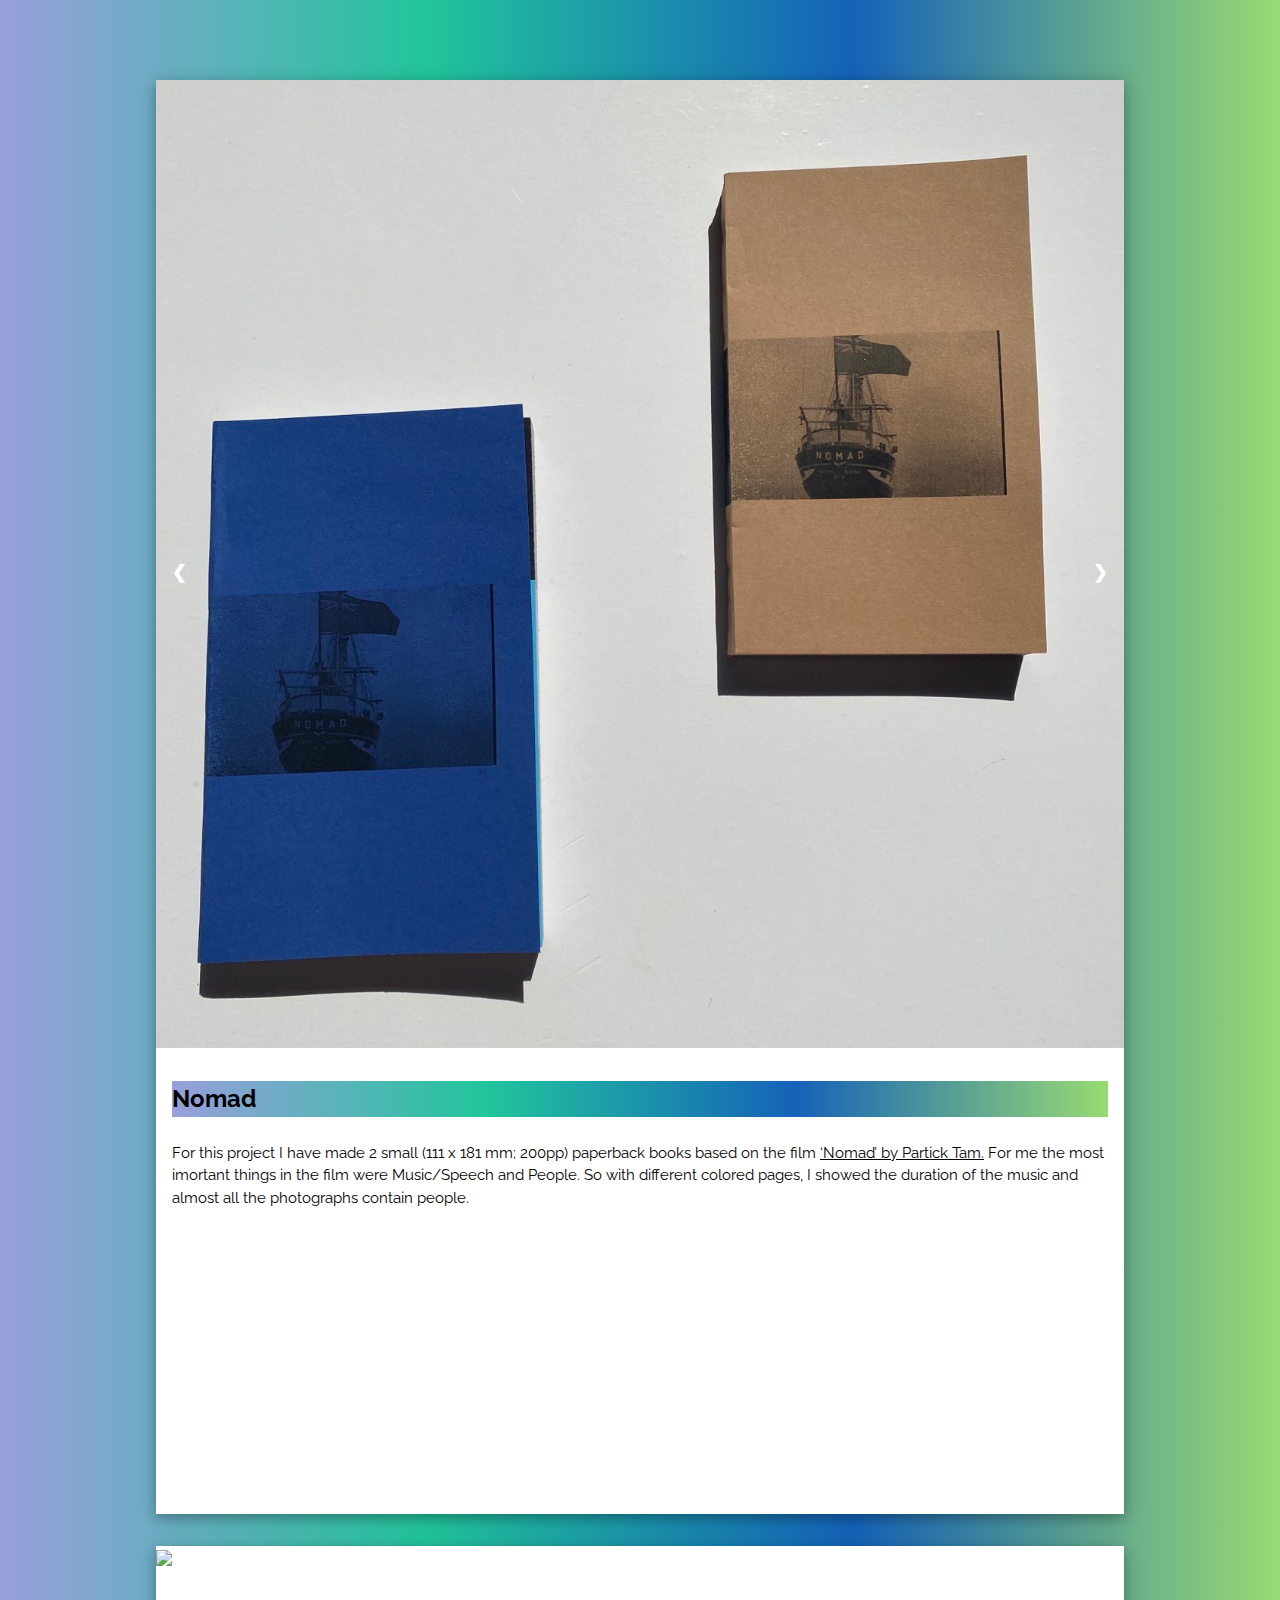
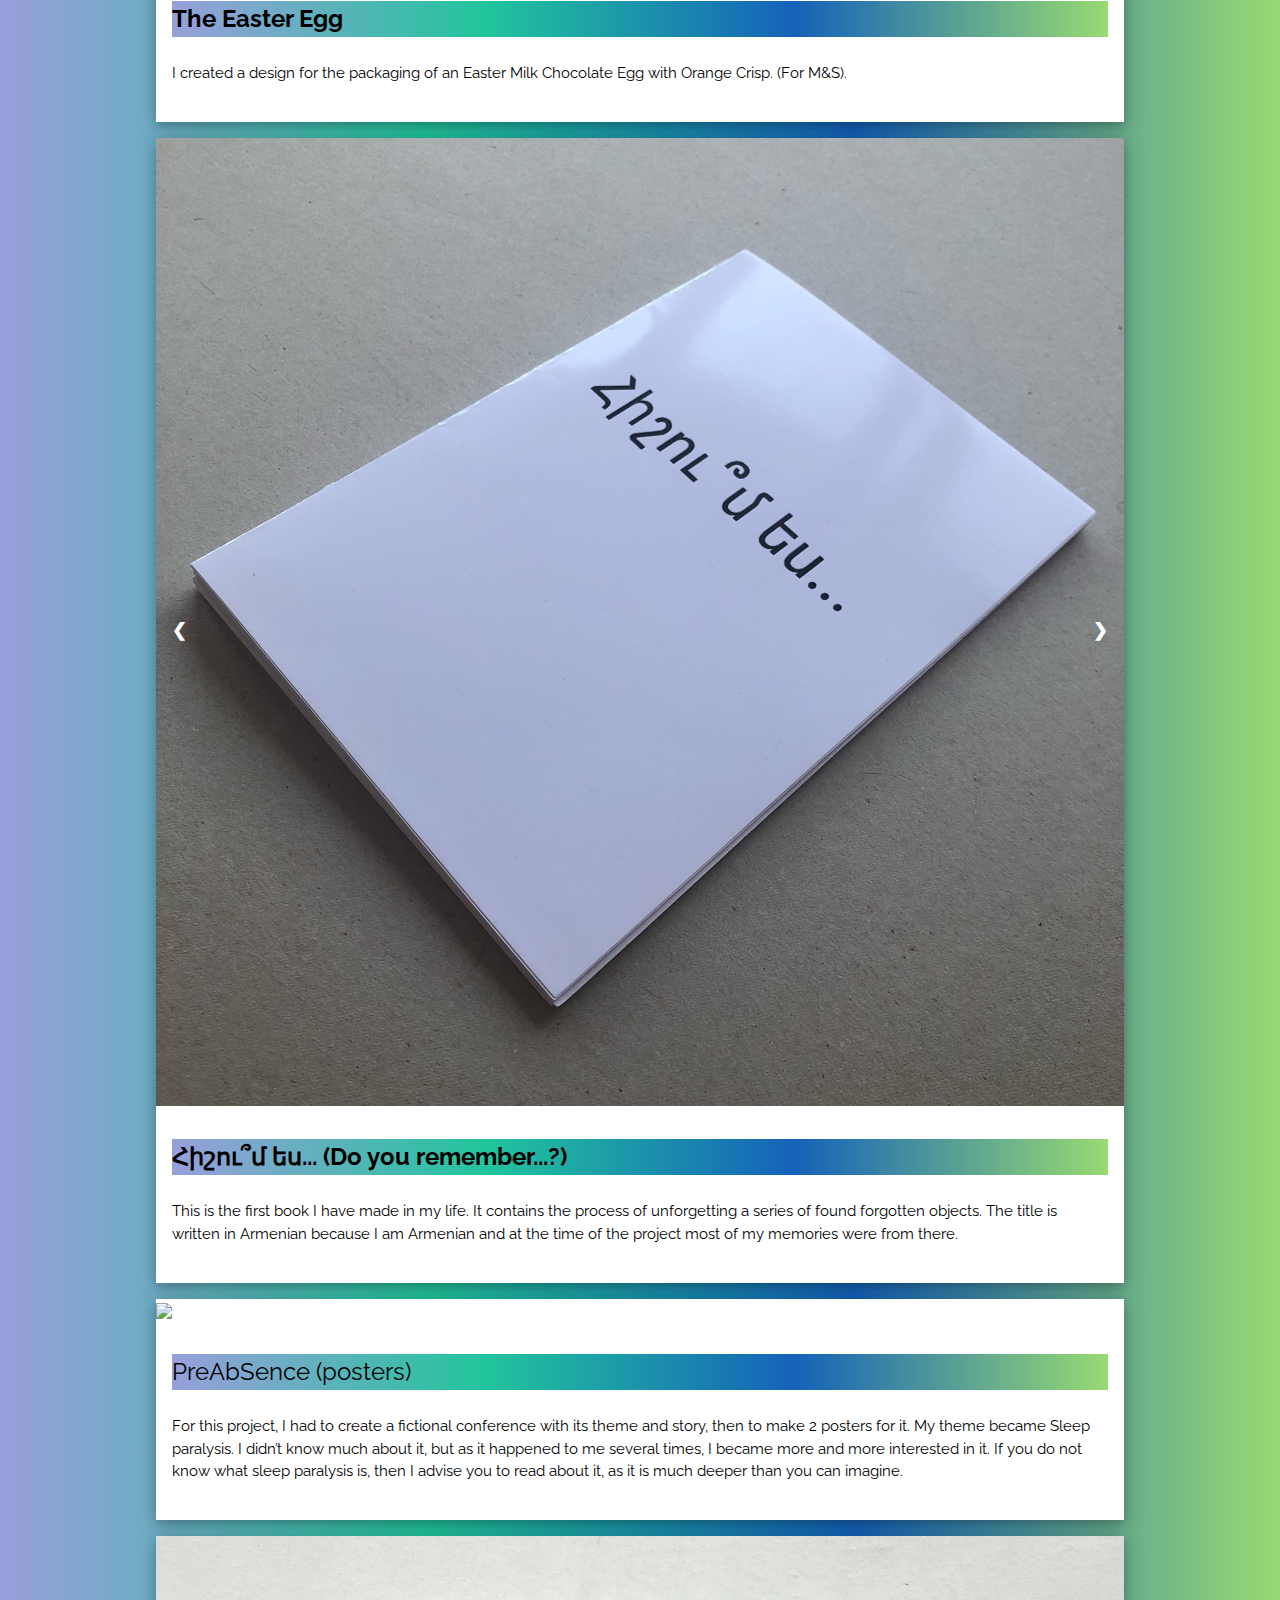
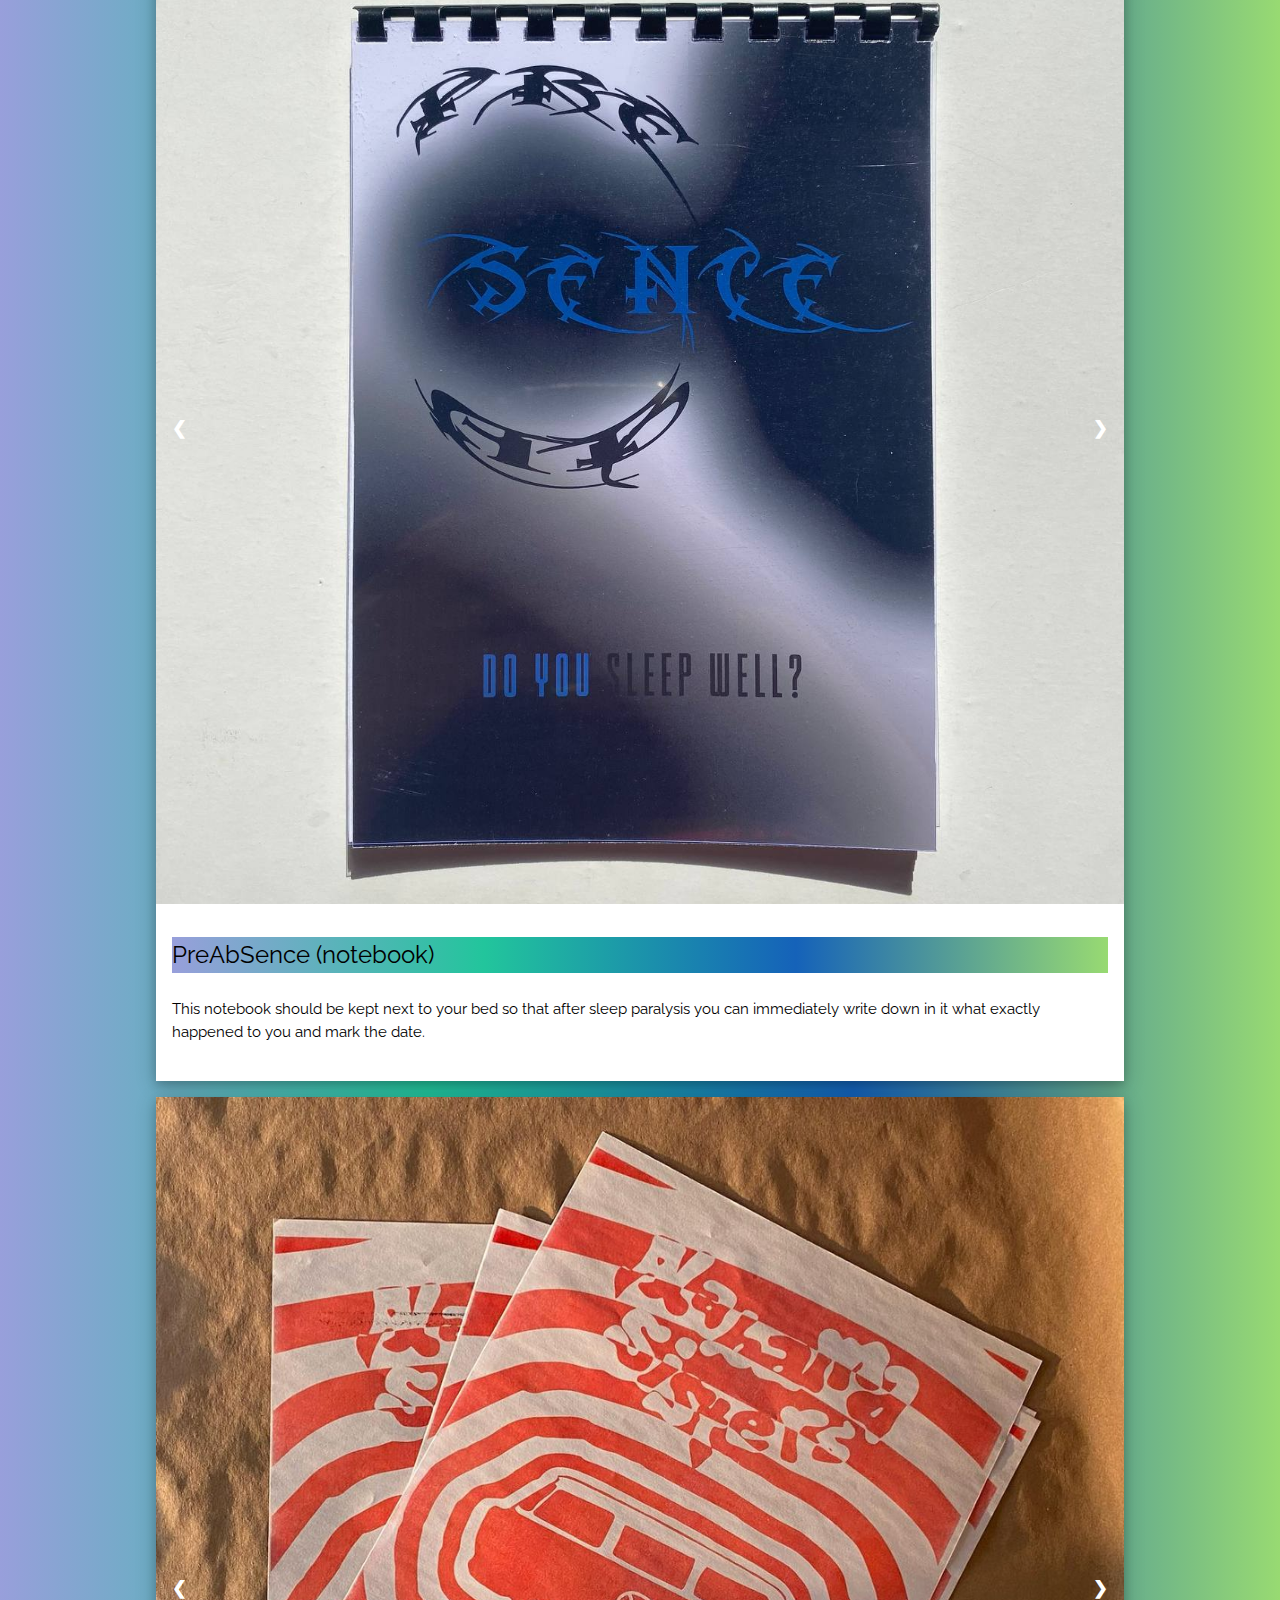
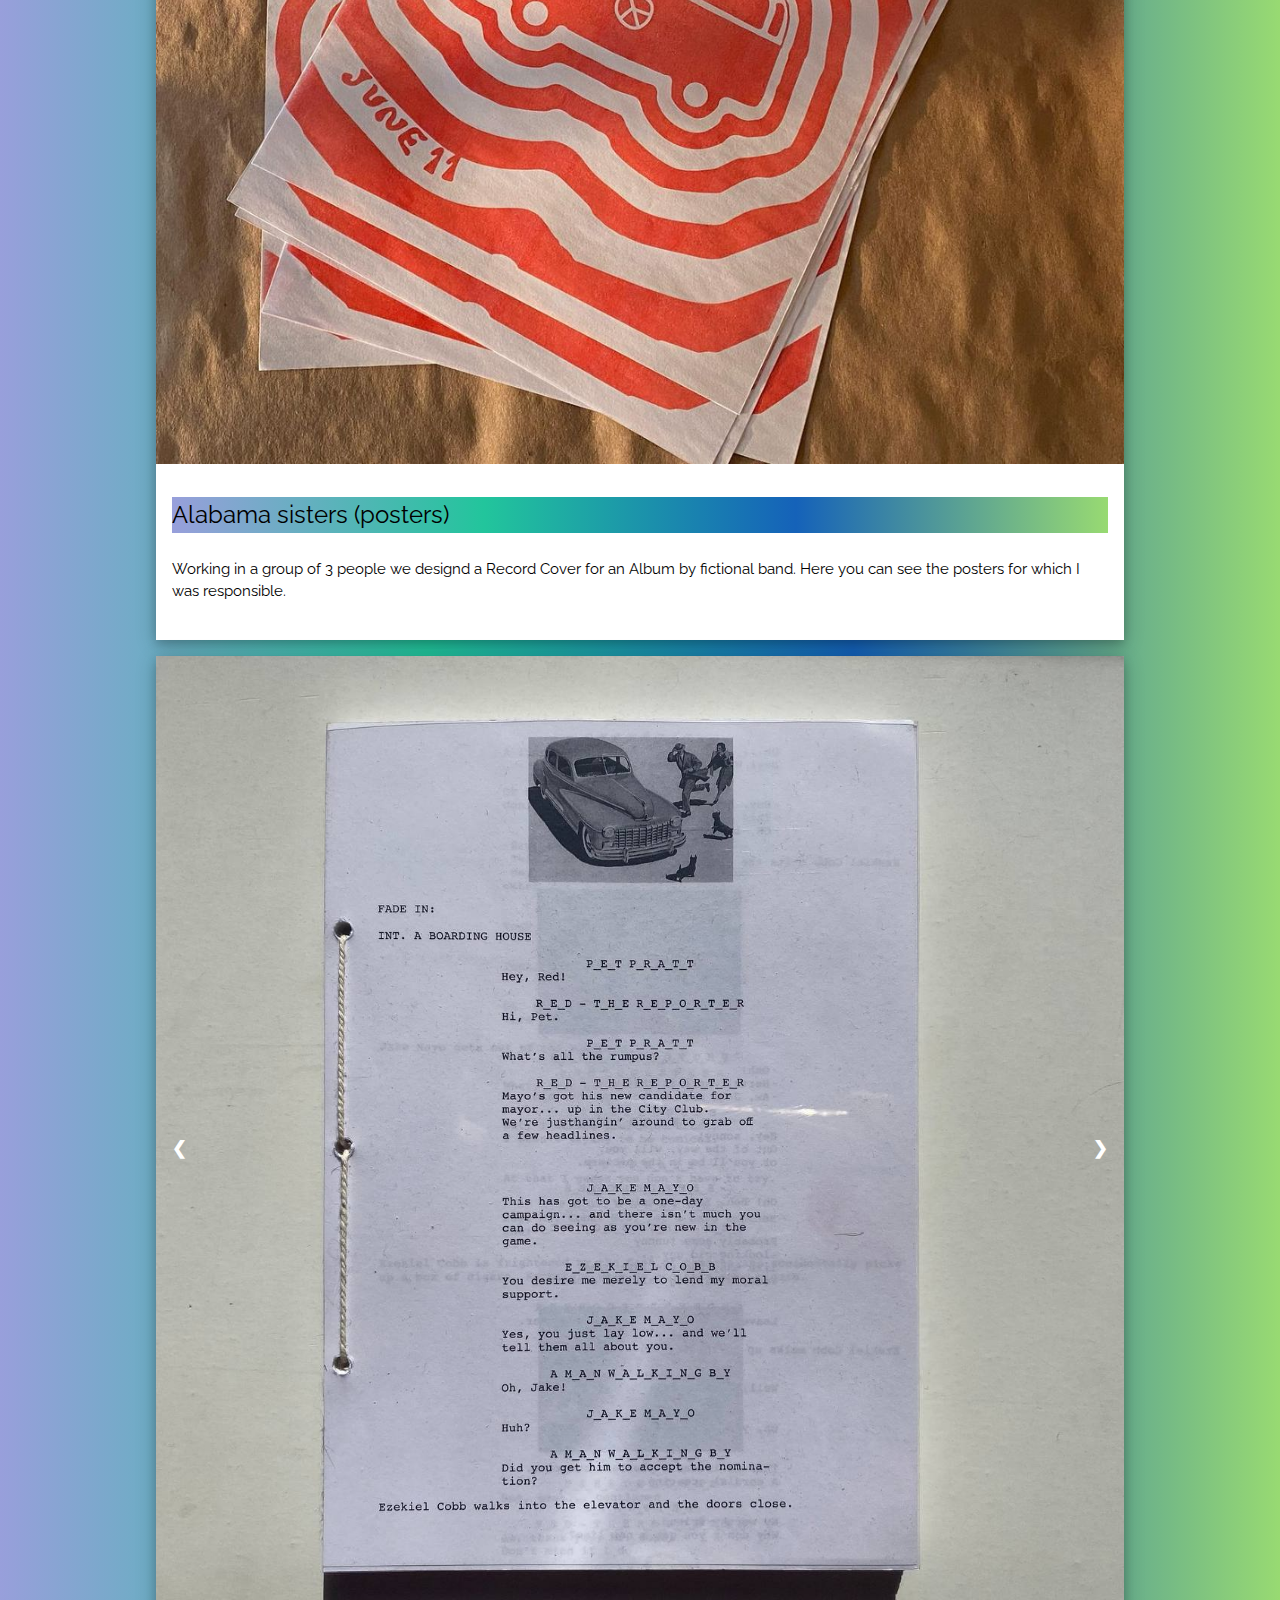
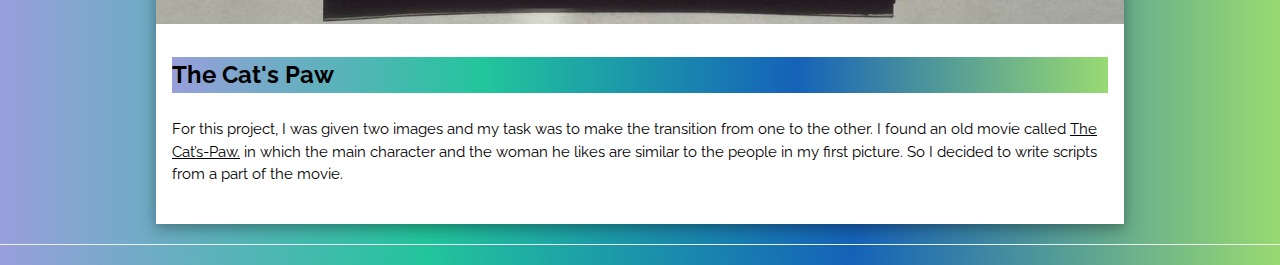
==== commit 4ddde8f4: "Update books.html" ====
--- a/books.html
+++ b/books.html
@@ -375,33 +375,33 @@
         <div class="slideshow-container">
             
      
-            <div class="mySlides6">
+            <div class="mySlides7">
               <img src="assets/photo1650284538.jpeg" style="width:100%">
             </div>
           
-            <div class="mySlides6">
+            <div class="mySlides7">
               <img src="assets/photo1650284539.jpeg" style="width:100%">
             </div>
           
-            <div class="mySlides6">
+            <div class="mySlides7">
               <img src="assets/photo1650284540.jpeg" style="width:100%">
             </div>
-            <div class="mySlides6">
+            <div class="mySlides7">
               <img src="assets/photo1650284541.jpeg" style="width:100%">
             </div>
-            <div class="mySlides6">
+            <div class="mySlides7">
               <img src="assets/photo1650284542.jpeg" style="width:100%">
             </div>
-            <div class="mySlides6">
+            <div class="mySlides7">
               <img src="assets/photo1650284543.jpeg" style="width:100%">
             </div>
-            <div class="mySlides6">
+            <div class="mySlides7">
               <img src="assets/photo1650284544.jpeg" style="width:100%">
             </div>
-            <div class="mySlides6">
+            <div class="mySlides7">
               <img src="assets/photo1650284545.jpeg" style="width:100%">
             </div>
-            <div class="mySlides6">
+            <div class="mySlides7">
               <img src="assets/photo1650284546.jpeg" style="width:100%">
             </div>
           
@@ -517,7 +517,7 @@
     </div>
     <script>
      let slideIndex = [1,1,1,1,1,1,1];
-let slideId = ["mySlides1", "mySlides2", "mySlides3", "mySlides4", "mySlides5", "mySlides6"]
+let slideId = ["mySlides1", "mySlides2", "mySlides3", "mySlides4", "mySlides5", "mySlides6", "mySlides7"]
 showSlides(1, 0);
 showSlides(1, 1);
 showSlides(1, 2);
@@ -526,6 +526,7 @@
 showSlides(1, 5);
 showSlides(1, 6);
 showSlides(1, 7);
+showSlides(1, 8);
 
 function plusSlides(n, no) {
   showSlides(slideIndex[no] += n, no);
